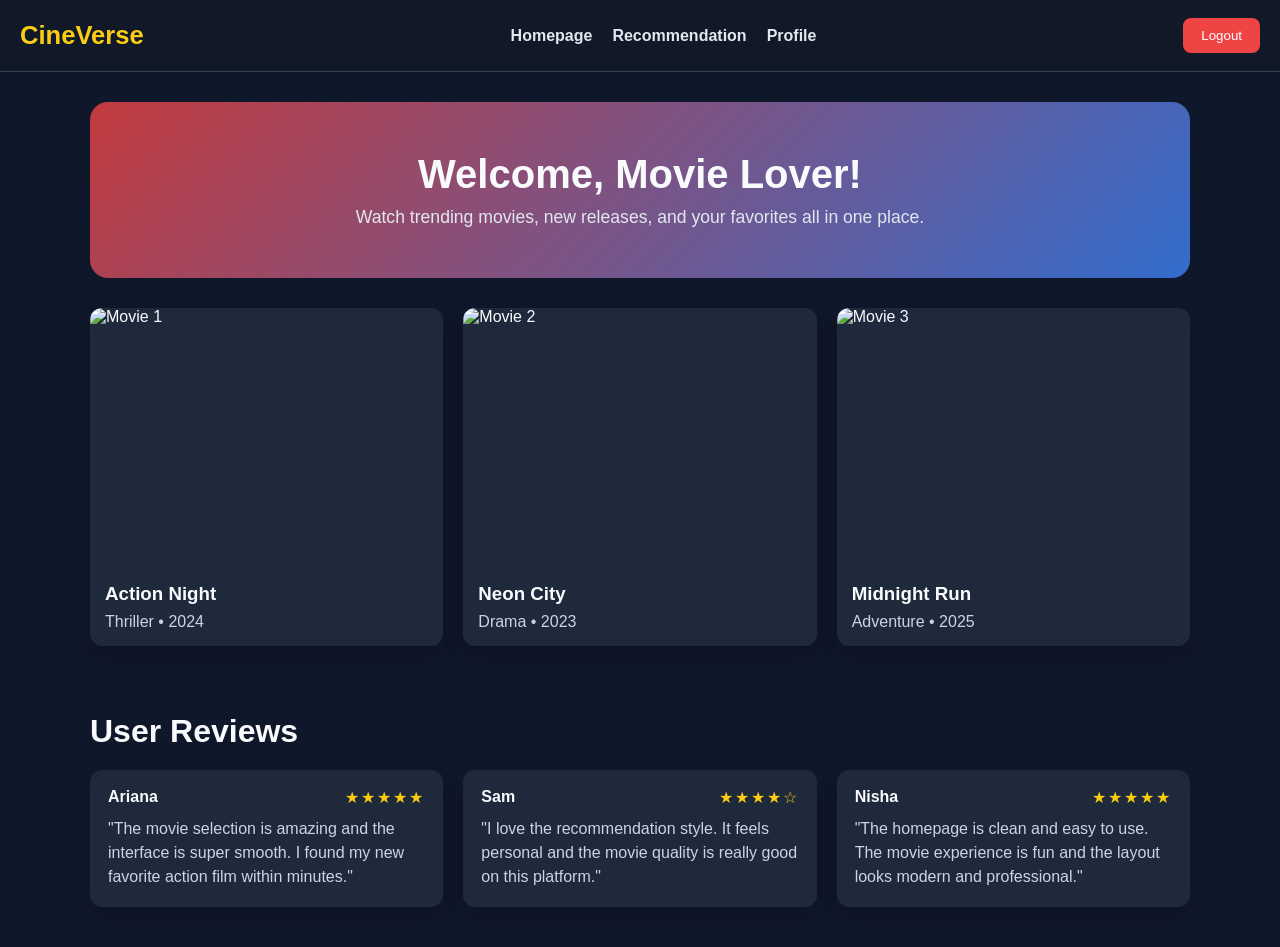
==== home.html @ e5f92eee "new adds homepage" ====
<!DOCTYPE html>
<html lang="en">
<head>
  <meta charset="UTF-8">
  <meta name="viewport" content="width=device-width, initial-scale=1.0">
  <title>CineVerse Home</title>
  <style>
    /* Basic page styling for a simple movie website home page. */
    body {
      margin: 0;
      font-family: Arial, sans-serif;
      background: #0f172a;
      color: #f8fafc;
    }

    .container {
      width: 90%;
      max-width: 1100px;
      margin: 0 auto;
    }

    /* Header area with brand, navigation links, and logout button. */
    header {
      display: flex;
      justify-content: space-between;
      align-items: center;
      background: #111827;
      padding: 18px 20px;
      border-bottom: 1px solid #334155;
      gap: 20px;
    }

    .brand {
      font-size: 1.6rem;
      font-weight: bold;
      color: #facc15;
    }

    .nav {
      display: flex;
      gap: 20px;
      flex-wrap: wrap;
    }

    .nav a {
      color: #e2e8f0;
      text-decoration: none;
      font-weight: 600;
    }

    .nav a:hover {
      color: #facc15;
    }

    .logout-btn {
      background: #ef4444;
      color: white;
      border: none;
      padding: 10px 18px;
      border-radius: 8px;
      cursor: pointer;
    }

    /* Hero section for the movie homepage. */
    .hero {
      background: linear-gradient(135deg, rgba(239,68,68,0.8), rgba(59,130,246,0.8));
      padding: 50px 20px;
      border-radius: 18px;
      margin: 30px 0;
      text-align: center;
    }

    .hero h1 {
      margin: 0 0 10px;
      font-size: 2.5rem;
    }

    .hero p {
      margin: 0;
      font-size: 1.1rem;
      color: #e2e8f0;
    }

    /* Movie card layout. */
    .movies {
      display: grid;
      grid-template-columns: repeat(auto-fit, minmax(200px, 1fr));
      gap: 20px;
      padding-bottom: 40px;
    }

    .movie-card {
      background: #1e293b;
      border-radius: 12px;
      overflow: hidden;
      box-shadow: 0 10px 20px rgba(0,0,0,0.2);
    }

    .movie-card img {
      width: 100%;
      height: 260px;
      object-fit: cover;
      display: block;
    }

    .movie-info {
      padding: 15px;
    }

    .movie-info h3 {
      margin: 0 0 8px;
    }

    .movie-info p {
      margin: 0;
      color: #cbd5e1;
    }

    /* Review section styling for user feedback. */
    .reviews {
      margin-top: 20px;
      padding-bottom: 40px;
    }

    .reviews h2 {
      margin-bottom: 20px;
      font-size: 2rem;
    }

    .review-grid {
      display: grid;
      grid-template-columns: repeat(auto-fit, minmax(220px, 1fr));
      gap: 20px;
    }

    .review-card {
      background: #1e293b;
      border-radius: 12px;
      padding: 18px;
      box-shadow: 0 10px 20px rgba(0,0,0,0.15);
    }

    .review-header {
      display: flex;
      justify-content: space-between;
      align-items: center;
      margin-bottom: 10px;
    }

    .review-user {
      font-weight: bold;
    }

    .stars {
      color: #facc15;
      letter-spacing: 2px;
    }

    .review-card p {
      color: #cbd5e1;
      line-height: 1.5;
      margin: 0;
    }
  </style>
</head>
<body>
  <!-- Header section showing the app brand, navigation, and logout option. -->
  <header>
    <div class="brand">CineVerse</div>

    <nav class="nav" aria-label="Main navigation">
      <a href="#">Homepage</a>
      <a href="recommendations.html">Recommendation</a>
      <a href="#">Profile</a>
    </nav>

    <button id="logoutBtn" class="logout-btn">Logout</button>
  </header>

  <!-- Main homepage content -->
  <main class="container">
    <section class="hero">
      <h1 id="welcomeText">Welcome!</h1>
      <p>Watch trending movies, new releases, and your favorites all in one place.</p>
    </section>

    <section class="movies">
      <div class="movie-card">
        <img src="https://images.unsplash.com/photo-1517604931442-7e0c8ed2963c?auto=format&fit=crop&w=800&q=80" alt="Movie 1">
        <div class="movie-info">
          <h3>Action Night</h3>
          <p>Thriller • 2024</p>
        </div>
      </div>

      <div class="movie-card">
        <img src="https://images.unsplash.com/photo-1497032628192-86f99bcd76bc?auto=format&fit=crop&w=800&q=80" alt="Movie 2">
        <div class="movie-info">
          <h3>Neon City</h3>
          <p>Drama • 2023</p>
        </div>
      </div>

      <div class="movie-card">
        <img src="https://images.unsplash.com/photo-1524985069026-dd778a71c7b4?auto=format&fit=crop&w=800&q=80" alt="Movie 3">
        <div class="movie-info">
          <h3>Midnight Run</h3>
          <p>Adventure • 2025</p>
        </div>
      </div>
    </section>

    <section class="reviews">
      <h2>User Reviews</h2>
      <div class="review-grid">
        <div class="review-card">
          <div class="review-header">
            <span class="review-user">Ariana</span>
            <span class="stars">★★★★★</span>
          </div>
          <p>"The movie selection is amazing and the interface is super smooth. I found my new favorite action film within minutes."</p>
        </div>

        <div class="review-card">
          <div class="review-header">
            <span class="review-user">Sam</span>
            <span class="stars">★★★★☆</span>
          </div>
          <p>"I love the recommendation style. It feels personal and the movie quality is really good on this platform."</p>
        </div>

        <div class="review-card">
          <div class="review-header">
            <span class="review-user">Nisha</span>
            <span class="stars">★★★★★</span>
          </div>
          <p>"The homepage is clean and easy to use. The movie experience is fun and the layout looks modern and professional."</p>
        </div>
      </div>
    </section>
  </main>

  <script>
    // Read only the logged-in username, not the full saved account string.
    // This prevents the password from being displayed on the home page.
    const loggedUser = localStorage.getItem('loggedInUser') || 'Movie Lover';
    const welcomeText = document.getElementById('welcomeText');

    welcomeText.textContent = 'Welcome, ' + loggedUser + '!';

    // Logout button clears the saved login status and sends the user back to login.
    document.getElementById('logoutBtn').addEventListener('click', function () {
      localStorage.removeItem('loggedInUser');
      window.location.href = 'Login.html';
    });
  </script>
</body>
</html>
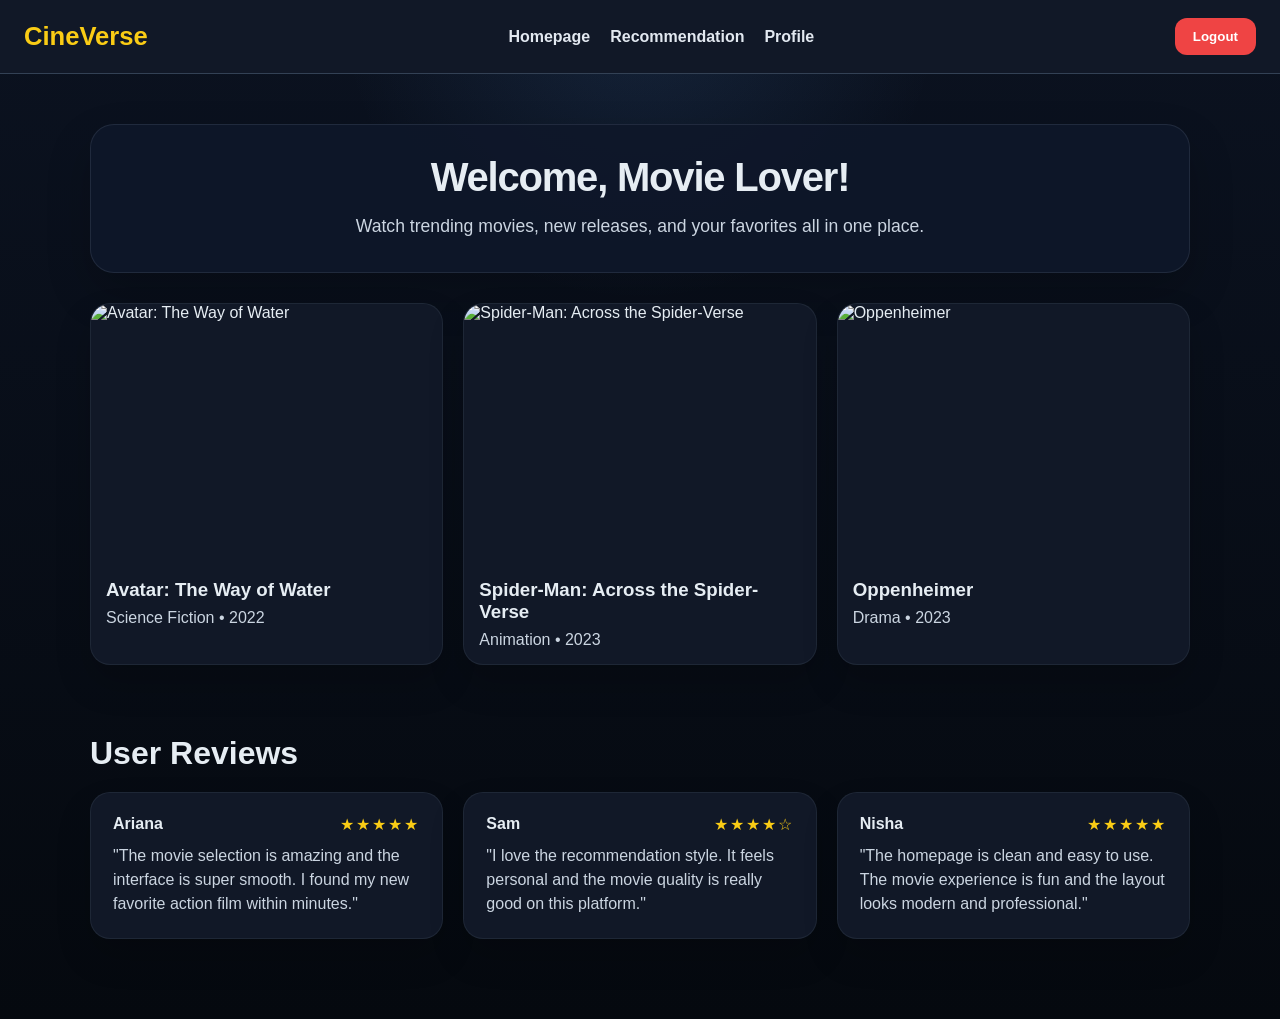
==== commit cc9156ff: "recommendation page added" ====
--- a/home.html
+++ b/home.html
@@ -9,14 +9,16 @@
     body {
       margin: 0;
       font-family: Arial, sans-serif;
-      background: #0f172a;
-      color: #f8fafc;
+      background: radial-gradient(circle at top, rgba(96, 165, 250, 0.12), transparent 25%),
+                  linear-gradient(180deg, #0b1220 0%, #05090f 100%);
+      color: #e6edf3;
     }
 
     .container {
       width: 90%;
       max-width: 1100px;
       margin: 0 auto;
+      padding: 20px 0 40px;
     }
 
     /* Header area with brand, navigation links, and logout button. */
@@ -24,8 +26,8 @@
       display: flex;
       justify-content: space-between;
       align-items: center;
+      padding: 18px 24px;
       background: #111827;
-      padding: 18px 20px;
       border-bottom: 1px solid #334155;
       gap: 20px;
     }
@@ -56,29 +58,42 @@
       background: #ef4444;
       color: white;
       border: none;
-      padding: 10px 18px;
-      border-radius: 8px;
+      padding: 11px 18px;
+      border-radius: 12px;
       cursor: pointer;
+      font-weight: 700;
+      transition: background 0.2s ease, transform 0.2s ease;
+    }
+    .logout-btn:hover {
+      background: #dc2626;
+      transform: translateY(-1px);
     }
 
     /* Hero section for the movie homepage. */
     .hero {
-      background: linear-gradient(135deg, rgba(239,68,68,0.8), rgba(59,130,246,0.8));
-      padding: 50px 20px;
-      border-radius: 18px;
       margin: 30px 0;
+      padding: 30px 28px;
+      border-radius: 24px;
+      background: rgba(15, 23, 42, 0.92);
+      border: 1px solid rgba(148, 163, 184, 0.14);
+      box-shadow: 0 20px 45px rgba(0, 0, 0, 0.2);
       text-align: center;
     }
 
     .hero h1 {
-      margin: 0 0 10px;
+      margin: 0 0 12px;
       font-size: 2.5rem;
+      letter-spacing: -0.03em;
     }
 
     .hero p {
       margin: 0;
       font-size: 1.1rem;
-      color: #e2e8f0;
+      color: #cbd5e1;
+      line-height: 1.7;
+      max-width: 760px;
+      margin-left: auto;
+      margin-right: auto;
     }
 
     /* Movie card layout. */
@@ -90,10 +105,11 @@
     }
 
     .movie-card {
-      background: #1e293b;
-      border-radius: 12px;
+      background: #111827;
+      border-radius: 20px;
       overflow: hidden;
-      box-shadow: 0 10px 20px rgba(0,0,0,0.2);
+      box-shadow: 0 18px 35px rgba(0,0,0,0.18);
+      border: 1px solid rgba(148, 163, 184, 0.1);
     }
 
     .movie-card img {
@@ -118,7 +134,7 @@
 
     /* Review section styling for user feedback. */
     .reviews {
-      margin-top: 20px;
+      margin-top: 30px;
       padding-bottom: 40px;
     }
 
@@ -134,10 +150,11 @@
     }
 
     .review-card {
-      background: #1e293b;
-      border-radius: 12px;
-      padding: 18px;
-      box-shadow: 0 10px 20px rgba(0,0,0,0.15);
+      background: #111827;
+      border-radius: 20px;
+      padding: 22px;
+      box-shadow: 0 18px 35px rgba(0,0,0,0.16);
+      border: 1px solid rgba(148, 163, 184, 0.1);
     }
 
     .review-header {
@@ -169,8 +186,8 @@
     <div class="brand">CineVerse</div>
 
     <nav class="nav" aria-label="Main navigation">
-      <a href="#">Homepage</a>
-      <a href="recommendations.html">Recommendation</a>
+      <a href="home.html">Homepage</a>
+      <a href="recommendation.html">Recommendation</a>
       <a href="#">Profile</a>
     </nav>
 
@@ -184,30 +201,30 @@
       <p>Watch trending movies, new releases, and your favorites all in one place.</p>
     </section>
 
-    <section class="movies">
-      <div class="movie-card">
-        <img src="https://images.unsplash.com/photo-1517604931442-7e0c8ed2963c?auto=format&fit=crop&w=800&q=80" alt="Movie 1">
+    <section class="movies" aria-label="Popular movies">
+      <article class="movie-card">
+        <img src="https://image.tmdb.org/t/p/original/t6HIqrRAclMCA60NsSmeqe9RmNV.jpg" alt="Avatar: The Way of Water">
         <div class="movie-info">
-          <h3>Action Night</h3>
-          <p>Thriller • 2024</p>
-        </div>
-      </div>
-
-      <div class="movie-card">
-        <img src="https://images.unsplash.com/photo-1497032628192-86f99bcd76bc?auto=format&fit=crop&w=800&q=80" alt="Movie 2">
+          <h3>Avatar: The Way of Water</h3>
+          <p>Science Fiction • 2022</p>
+        </div>
+      </article>
+
+      <article class="movie-card">
+        <img src="https://image.tmdb.org/t/p/original/8Vt6mWEReuy4Of61Lnj5Xj704m8.jpg" alt="Spider-Man: Across the Spider-Verse">
         <div class="movie-info">
-          <h3>Neon City</h3>
+          <h3>Spider-Man: Across the Spider-Verse</h3>
+          <p>Animation • 2023</p>
+        </div>
+      </article>
+
+      <article class="movie-card">
+        <img src="https://image.tmdb.org/t/p/original/8Gxv8gSFCU0XGDykEGv7zR1n2ua.jpg" alt="Oppenheimer">
+        <div class="movie-info">
+          <h3>Oppenheimer</h3>
           <p>Drama • 2023</p>
         </div>
-      </div>
-
-      <div class="movie-card">
-        <img src="https://images.unsplash.com/photo-1524985069026-dd778a71c7b4?auto=format&fit=crop&w=800&q=80" alt="Movie 3">
-        <div class="movie-info">
-          <h3>Midnight Run</h3>
-          <p>Adventure • 2025</p>
-        </div>
-      </div>
+      </article>
     </section>
 
     <section class="reviews">
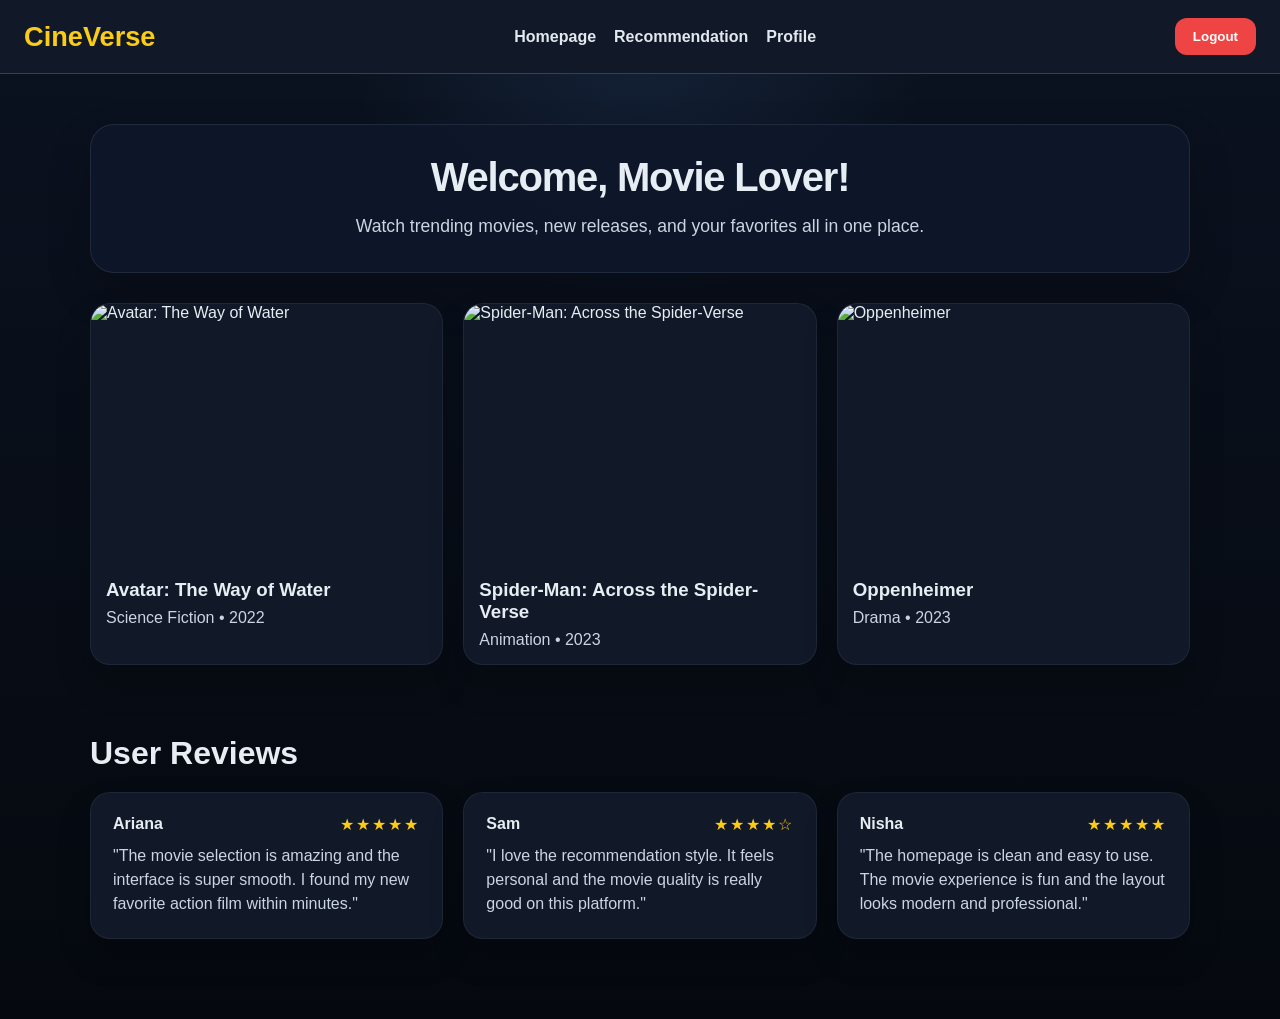
==== commit d6e750b7: "profile page added" ====
--- a/home.html
+++ b/home.html
@@ -33,14 +33,14 @@
     }
 
     .brand {
-      font-size: 1.6rem;
+      font-size: 1.7rem;
       font-weight: bold;
       color: #facc15;
     }
 
     .nav {
       display: flex;
-      gap: 20px;
+      gap: 18px;
       flex-wrap: wrap;
     }
 
@@ -181,6 +181,7 @@
   </style>
 </head>
 <body>
+  <!-- Home page layout: header, hero section, popular movie cards, and user reviews. -->
   <!-- Header section showing the app brand, navigation, and logout option. -->
   <header>
     <div class="brand">CineVerse</div>
@@ -188,7 +189,7 @@
     <nav class="nav" aria-label="Main navigation">
       <a href="home.html">Homepage</a>
       <a href="recommendation.html">Recommendation</a>
-      <a href="#">Profile</a>
+      <a href="profile.html">Profile</a>
     </nav>
 
     <button id="logoutBtn" class="logout-btn">Logout</button>
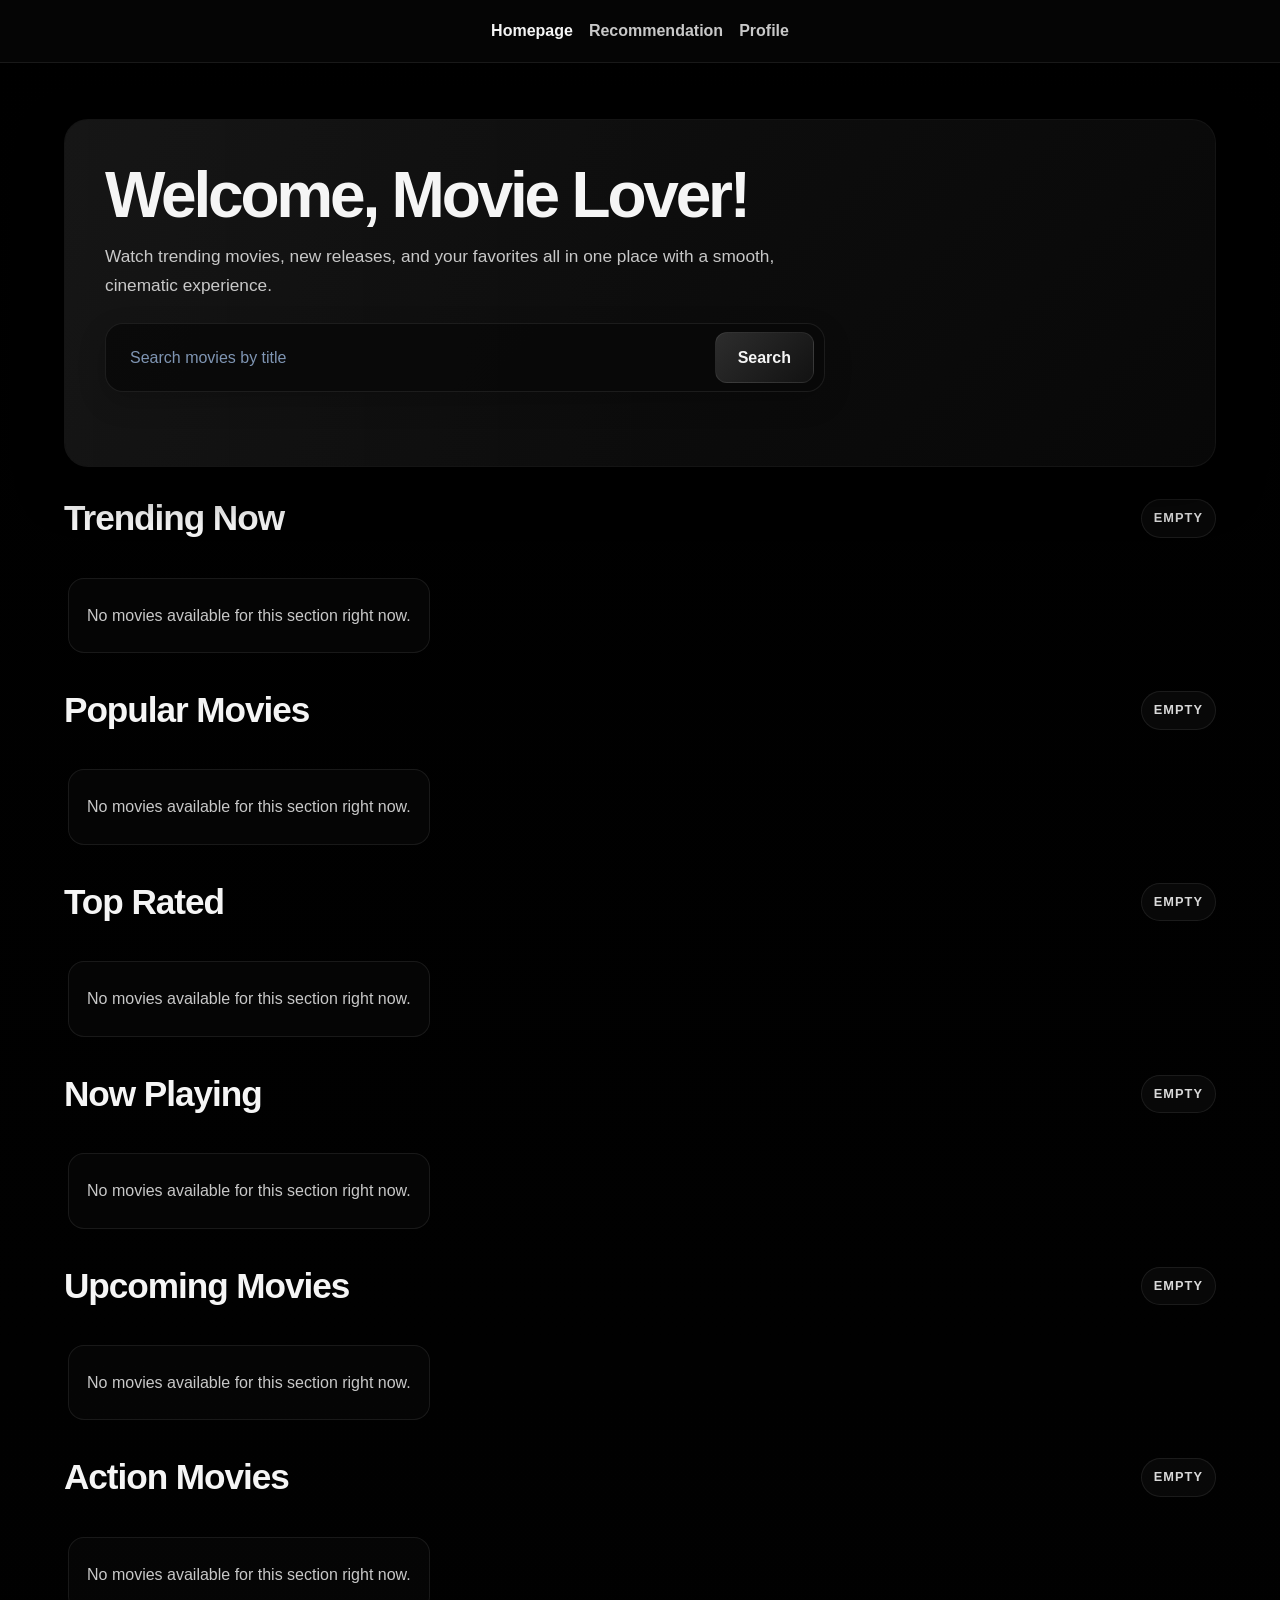
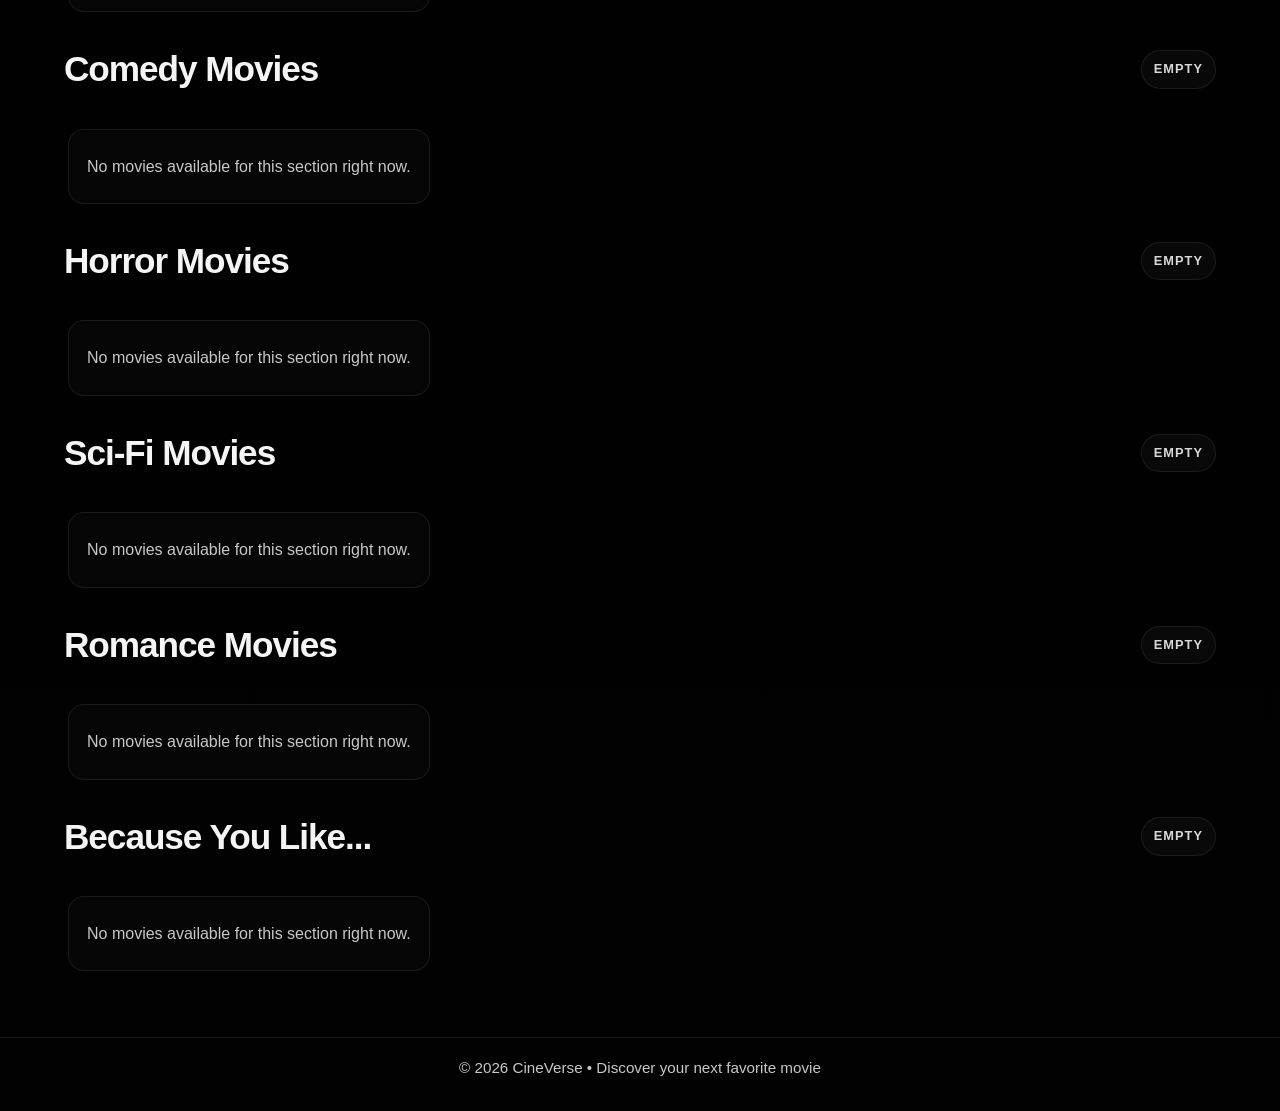
==== commit 4da2adad: "Restore point before optimization" ====
--- a/home.html
+++ b/home.html
@@ -4,273 +4,448 @@
   <meta charset="UTF-8">
   <meta name="viewport" content="width=device-width, initial-scale=1.0">
   <title>CineVerse Home</title>
-  <style>
-    /* Basic page styling for a simple movie website home page. */
-    body {
-      margin: 0;
-      font-family: Arial, sans-serif;
-      background: radial-gradient(circle at top, rgba(96, 165, 250, 0.12), transparent 25%),
-                  linear-gradient(180deg, #0b1220 0%, #05090f 100%);
-      color: #e6edf3;
-    }
-
-    .container {
-      width: 90%;
-      max-width: 1100px;
-      margin: 0 auto;
-      padding: 20px 0 40px;
-    }
-
-    /* Header area with brand, navigation links, and logout button. */
-    header {
-      display: flex;
-      justify-content: space-between;
-      align-items: center;
-      padding: 18px 24px;
-      background: #111827;
-      border-bottom: 1px solid #334155;
-      gap: 20px;
-    }
-
-    .brand {
-      font-size: 1.7rem;
-      font-weight: bold;
-      color: #facc15;
-    }
-
-    .nav {
-      display: flex;
-      gap: 18px;
-      flex-wrap: wrap;
-    }
-
-    .nav a {
-      color: #e2e8f0;
-      text-decoration: none;
-      font-weight: 600;
-    }
-
-    .nav a:hover {
-      color: #facc15;
-    }
-
-    .logout-btn {
-      background: #ef4444;
-      color: white;
-      border: none;
-      padding: 11px 18px;
-      border-radius: 12px;
-      cursor: pointer;
-      font-weight: 700;
-      transition: background 0.2s ease, transform 0.2s ease;
-    }
-    .logout-btn:hover {
-      background: #dc2626;
-      transform: translateY(-1px);
-    }
-
-    /* Hero section for the movie homepage. */
-    .hero {
-      margin: 30px 0;
-      padding: 30px 28px;
-      border-radius: 24px;
-      background: rgba(15, 23, 42, 0.92);
-      border: 1px solid rgba(148, 163, 184, 0.14);
-      box-shadow: 0 20px 45px rgba(0, 0, 0, 0.2);
-      text-align: center;
-    }
-
-    .hero h1 {
-      margin: 0 0 12px;
-      font-size: 2.5rem;
-      letter-spacing: -0.03em;
-    }
-
-    .hero p {
-      margin: 0;
-      font-size: 1.1rem;
-      color: #cbd5e1;
-      line-height: 1.7;
-      max-width: 760px;
-      margin-left: auto;
-      margin-right: auto;
-    }
-
-    /* Movie card layout. */
-    .movies {
-      display: grid;
-      grid-template-columns: repeat(auto-fit, minmax(200px, 1fr));
-      gap: 20px;
-      padding-bottom: 40px;
-    }
-
-    .movie-card {
-      background: #111827;
-      border-radius: 20px;
-      overflow: hidden;
-      box-shadow: 0 18px 35px rgba(0,0,0,0.18);
-      border: 1px solid rgba(148, 163, 184, 0.1);
-    }
-
-    .movie-card img {
-      width: 100%;
-      height: 260px;
-      object-fit: cover;
-      display: block;
-    }
-
-    .movie-info {
-      padding: 15px;
-    }
-
-    .movie-info h3 {
-      margin: 0 0 8px;
-    }
-
-    .movie-info p {
-      margin: 0;
-      color: #cbd5e1;
-    }
-
-    /* Review section styling for user feedback. */
-    .reviews {
-      margin-top: 30px;
-      padding-bottom: 40px;
-    }
-
-    .reviews h2 {
-      margin-bottom: 20px;
-      font-size: 2rem;
-    }
-
-    .review-grid {
-      display: grid;
-      grid-template-columns: repeat(auto-fit, minmax(220px, 1fr));
-      gap: 20px;
-    }
-
-    .review-card {
-      background: #111827;
-      border-radius: 20px;
-      padding: 22px;
-      box-shadow: 0 18px 35px rgba(0,0,0,0.16);
-      border: 1px solid rgba(148, 163, 184, 0.1);
-    }
-
-    .review-header {
-      display: flex;
-      justify-content: space-between;
-      align-items: center;
-      margin-bottom: 10px;
-    }
-
-    .review-user {
-      font-weight: bold;
-    }
-
-    .stars {
-      color: #facc15;
-      letter-spacing: 2px;
-    }
-
-    .review-card p {
-      color: #cbd5e1;
-      line-height: 1.5;
-      margin: 0;
-    }
-  </style>
+  <link rel="stylesheet" href="css/global.css">
 </head>
 <body>
-  <!-- Home page layout: header, hero section, popular movie cards, and user reviews. -->
-  <!-- Header section showing the app brand, navigation, and logout option. -->
-  <header>
+  <header class="site-header" data-navbar>
     <div class="brand">CineVerse</div>
 
-    <nav class="nav" aria-label="Main navigation">
-      <a href="home.html">Homepage</a>
-      <a href="recommendation.html">Recommendation</a>
-      <a href="profile.html">Profile</a>
+    <nav class="site-nav" aria-label="Main navigation">
+      <a class="nav-link" href="home.html">Homepage</a>
+      <a class="nav-link" href="recommendation.html">Recommendation</a>
+      <a class="nav-link" href="profile.html">Profile</a>
     </nav>
 
-    <button id="logoutBtn" class="logout-btn">Logout</button>
+    <button id="logoutBtn" class="btn btn-danger" type="button">Logout</button>
   </header>
 
-  <!-- Main homepage content -->
   <main class="container">
     <section class="hero">
       <h1 id="welcomeText">Welcome!</h1>
-      <p>Watch trending movies, new releases, and your favorites all in one place.</p>
+      <p>Watch trending movies, new releases, and your favorites all in one place with a smooth, cinematic experience.</p>
+
+      <form id="searchForm" aria-label="Movie search">
+        <input id="searchInput" type="text" placeholder="Search movies by title" />
+        <button id="searchBtn" type="submit">Search</button>
+      </form>
+      <div id="searchMessage" aria-live="polite"></div>
     </section>
 
-    <section class="movies" aria-label="Popular movies">
-      <article class="movie-card">
-        <img src="https://image.tmdb.org/t/p/original/t6HIqrRAclMCA60NsSmeqe9RmNV.jpg" alt="Avatar: The Way of Water">
-        <div class="movie-info">
-          <h3>Avatar: The Way of Water</h3>
-          <p>Science Fiction • 2022</p>
-        </div>
-      </article>
-
-      <article class="movie-card">
-        <img src="https://image.tmdb.org/t/p/original/8Vt6mWEReuy4Of61Lnj5Xj704m8.jpg" alt="Spider-Man: Across the Spider-Verse">
-        <div class="movie-info">
-          <h3>Spider-Man: Across the Spider-Verse</h3>
-          <p>Animation • 2023</p>
-        </div>
-      </article>
-
-      <article class="movie-card">
-        <img src="https://image.tmdb.org/t/p/original/8Gxv8gSFCU0XGDykEGv7zR1n2ua.jpg" alt="Oppenheimer">
-        <div class="movie-info">
-          <h3>Oppenheimer</h3>
-          <p>Drama • 2023</p>
-        </div>
-      </article>
-    </section>
-
-    <section class="reviews">
-      <h2>User Reviews</h2>
-      <div class="review-grid">
-        <div class="review-card">
-          <div class="review-header">
-            <span class="review-user">Ariana</span>
-            <span class="stars">★★★★★</span>
-          </div>
-          <p>"The movie selection is amazing and the interface is super smooth. I found my new favorite action film within minutes."</p>
-        </div>
-
-        <div class="review-card">
-          <div class="review-header">
-            <span class="review-user">Sam</span>
-            <span class="stars">★★★★☆</span>
-          </div>
-          <p>"I love the recommendation style. It feels personal and the movie quality is really good on this platform."</p>
-        </div>
-
-        <div class="review-card">
-          <div class="review-header">
-            <span class="review-user">Nisha</span>
-            <span class="stars">★★★★★</span>
-          </div>
-          <p>"The homepage is clean and easy to use. The movie experience is fun and the layout looks modern and professional."</p>
-        </div>
-      </div>
+    <section class="movies" aria-label="Movie collections">
+      <div id="homeMovies" class="homepage-sections" aria-live="polite"></div>
+      <div id="searchResults" class="hidden-panel"></div>
     </section>
   </main>
 
+  <footer class="site-footer">© 2026 CineVerse • Discover your next favorite movie</footer>
+
+  <script src="js/global.js"></script>
   <script>
-    // Read only the logged-in username, not the full saved account string.
-    // This prevents the password from being displayed on the home page.
     const loggedUser = localStorage.getItem('loggedInUser') || 'Movie Lover';
     const welcomeText = document.getElementById('welcomeText');
-
     welcomeText.textContent = 'Welcome, ' + loggedUser + '!';
 
-    // Logout button clears the saved login status and sends the user back to login.
     document.getElementById('logoutBtn').addEventListener('click', function () {
       localStorage.removeItem('loggedInUser');
       window.location.href = 'Login.html';
     });
+
+    const searchForm = document.getElementById('searchForm');
+    const searchInput = document.getElementById('searchInput');
+    const searchMessage = document.getElementById('searchMessage');
+    const searchResults = document.getElementById('searchResults');
+    const homeMovies = document.getElementById('homeMovies');
+    const movieCacheKey = 'cineverseMovieCache';
+    const movieCacheDuration = 1000 * 60 * 60 * 12;
+
+    function readMovieCache() {
+      try {
+        const raw = localStorage.getItem(movieCacheKey);
+        return raw ? JSON.parse(raw) : {};
+      } catch (error) {
+        return {};
+      }
+    }
+
+    function writeMovieCache(cache) {
+      localStorage.setItem(movieCacheKey, JSON.stringify(cache));
+    }
+
+    async function fetchMoviesWithCache(query, page) {
+      const normalizedQuery = (query || '').trim();
+      const cache = readMovieCache();
+      const cacheKey = normalizedQuery.toLowerCase() + '|' + (page || 1);
+      const cached = cache[cacheKey];
+
+      if (cached && Date.now() - cached.time < movieCacheDuration) {
+        return cached.data;
+      }
+
+      try {
+        const result = await window.CineVerse.searchMovies(normalizedQuery);
+        const adapted = {
+          Search: result.Search || [],
+          totalResults: Number(result.totalResults || 0),
+          error: result.error || null
+        };
+
+        cache[cacheKey] = { time: Date.now(), data: adapted };
+        writeMovieCache(cache);
+        return adapted;
+      } catch (error) {
+        if (cached) return cached.data;
+        return { Search: [], totalResults: 0, error: 'Request limit reached. Please wait a moment and refresh.' };
+      }
+    }
+
+    function setSearchMessage(text, state) {
+      searchMessage.textContent = text || '';
+      const classes = ['field-status'];
+      if (state === 'success') classes.push('success');
+      if (state === 'error') classes.push('error');
+      searchMessage.className = classes.join(' ');
+    }
+
+    const SEARCH_RESULTS_PER_PAGE = 10;
+    const MAX_SEARCH_RESULTS = 30;
+    let currentQuery = '';
+    let currentPage = 0;
+    let totalResults = 0;
+    let fetchedResults = [];
+    let isSearchRunning = false;
+
+    function getPreferredGenres() {
+      try {
+        const saved = JSON.parse(localStorage.getItem('cineversePreferences') || '[]');
+        if (Array.isArray(saved) && saved.length) {
+          return saved.slice(0, 3);
+        }
+      } catch (error) {
+        console.warn('Unable to read saved preferences.', error);
+      }
+      return ['action', 'sci-fi', 'drama'];
+    }
+
+    function getReviewEntries() {
+      try {
+        const value = JSON.parse(localStorage.getItem('cineverseReviews') || '{}');
+        if (!value || typeof value !== 'object') {
+          return [];
+        }
+
+        const reviews = [];
+        Object.keys(value).forEach(function (movieId) {
+          const list = Array.isArray(value[movieId]) ? value[movieId] : [value[movieId]];
+          list.forEach(function (entry) {
+            if (!entry) return;
+            if (typeof entry === 'string') {
+              reviews.push({ movieId: movieId, text: entry });
+              return;
+            }
+            if (typeof entry === 'object') {
+              const text = entry.text || entry.review || entry.comment || '';
+              if (text) {
+                reviews.push({ movieId: movieId, text: text, user: entry.user || 'Viewer' });
+              }
+            }
+          });
+        });
+        return reviews.reverse();
+      } catch (error) {
+        return [];
+      }
+    }
+
+    function addCardClickBehavior(card, movie) {
+      card.addEventListener('click', function (event) {
+        if (event.target.closest('button')) return;
+        if (movie && movie.imdbID) {
+          window.location.href = 'movie-details.html?id=' + encodeURIComponent(movie.imdbID);
+        }
+      });
+    }
+
+    async function fetchSectionMovies(section) {
+      const seen = new Map();
+      const queries = Array.isArray(section.queries) ? section.queries.slice(0, 2) : [section.query];
+
+      for (const query of queries) {
+        if (!query) continue;
+        try {
+          const result = await fetchMoviesWithCache(query, 1);
+          if (result && result.error) {
+            continue;
+          }
+
+          const items = Array.isArray(result && result.Search) ? result.Search : [];
+          items.forEach(function (movie) {
+            if (!movie || !movie.imdbID || seen.has(movie.imdbID)) return;
+            seen.set(movie.imdbID, movie);
+          });
+
+          if (seen.size >= section.limit) break;
+        } catch (error) {
+          console.warn('Section fetch failed for:', query, error);
+        }
+      }
+
+      let movies = Array.from(seen.values()).slice(0, section.limit);
+
+      if (section.genre) {
+        const details = await Promise.all(movies.map(async function (movie) {
+          try {
+            return await window.CineVerse.fetchMovieDetails(movie.imdbID);
+          } catch (error) {
+            return null;
+          }
+        }));
+
+        movies = details.filter(function (movie) {
+          if (!movie || !movie.Genre) return false;
+          return movie.Genre.toLowerCase().includes(section.genre.toLowerCase());
+        }).slice(0, section.limit);
+      }
+
+      if (section.sort === 'rating') {
+        const details = await Promise.all(movies.map(async function (movie) {
+          try {
+            return await window.CineVerse.fetchMovieDetails(movie.imdbID);
+          } catch (error) {
+            return movie;
+          }
+        }));
+
+        movies = details
+          .filter(Boolean)
+          .sort(function (a, b) {
+            const ra = Number(a.imdbRating || 0);
+            const rb = Number(b.imdbRating || 0);
+            return rb - ra;
+          })
+          .slice(0, section.limit);
+      }
+
+      return movies;
+    }
+
+    function createSectionMarkup(section, movies) {
+      const wrapper = document.createElement('section');
+      wrapper.className = 'movie-section';
+
+      const header = document.createElement('div');
+      header.className = 'section-header';
+
+      const title = document.createElement('h2');
+      title.textContent = section.title;
+
+      const badge = document.createElement('span');
+      badge.className = 'badge';
+      badge.textContent = movies.length ? 'Live' : 'Empty';
+
+      header.appendChild(title);
+      header.appendChild(badge);
+      wrapper.appendChild(header);
+
+      const rowShell = document.createElement('div');
+      rowShell.className = 'movie-row-shell';
+
+      const row = document.createElement('div');
+      row.className = 'movie-row';
+
+      if (!movies.length) {
+        const empty = document.createElement('div');
+        empty.className = 'empty-state';
+        empty.textContent = 'No movies available for this section right now.';
+        row.appendChild(empty);
+      } else {
+        movies.forEach(function (movie) {
+          const card = window.CineVerse.createMovieCard(movie);
+          addCardClickBehavior(card, movie);
+          row.appendChild(card);
+        });
+      }
+
+      if (movies.length) {
+        const prevBtn = document.createElement('button');
+        prevBtn.type = 'button';
+        prevBtn.className = 'scroll-button scroll-button-left';
+        prevBtn.setAttribute('aria-label', 'Scroll left');
+        prevBtn.textContent = '‹';
+        prevBtn.addEventListener('click', function () {
+          row.scrollBy({ left: -260, behavior: 'smooth' });
+        });
+
+        const nextBtn = document.createElement('button');
+        nextBtn.type = 'button';
+        nextBtn.className = 'scroll-button scroll-button-right';
+        nextBtn.setAttribute('aria-label', 'Scroll right');
+        nextBtn.textContent = '›';
+        nextBtn.addEventListener('click', function () {
+          row.scrollBy({ left: 260, behavior: 'smooth' });
+        });
+
+        rowShell.appendChild(prevBtn);
+        rowShell.appendChild(row);
+        rowShell.appendChild(nextBtn);
+      } else {
+        rowShell.appendChild(row);
+      }
+
+      wrapper.appendChild(rowShell);
+      return wrapper;
+    }
+
+    async function renderMovieSection(section) {
+      const sectionEl = document.createElement('div');
+      sectionEl.className = 'movie-section-wrap';
+      homeMovies.appendChild(sectionEl);
+
+      const loading = document.createElement('div');
+      loading.className = 'section-loading';
+      loading.textContent = 'Loading ' + section.title + '...';
+      sectionEl.appendChild(loading);
+
+      try {
+        const movies = await fetchSectionMovies(section);
+        sectionEl.innerHTML = '';
+        sectionEl.appendChild(createSectionMarkup(section, movies));
+      } catch (error) {
+        console.error('Failed to load section:', section.title, error);
+        sectionEl.innerHTML = '';
+        sectionEl.appendChild(createSectionMarkup(section, []));
+      }
+    }
+
+    async function loadMovieHomepage() {
+      homeMovies.innerHTML = '';
+      const preferredGenres = getPreferredGenres();
+      const sectionDefinitions = [
+        { title: 'Trending Now', queries: ['batman', 'avengers'], limit: 10 },
+        { title: 'Popular Movies', queries: ['top gun', 'matrix'], limit: 10 },
+        { title: 'Top Rated', queries: ['inception', 'the dark knight'], limit: 10, sort: 'rating' },
+        { title: 'Now Playing', queries: ['new release', 'latest movie'], limit: 10 },
+        { title: 'Upcoming Movies', queries: ['coming soon', 'premiere'], limit: 10 },
+        { title: 'Action Movies', queries: ['john wick', 'action movie'], limit: 10, genre: 'Action' },
+        { title: 'Comedy Movies', queries: ['ghostbusters', 'comedy movie'], limit: 10, genre: 'Comedy' },
+        { title: 'Horror Movies', queries: ['scream', 'horror movie'], limit: 10, genre: 'Horror' },
+        { title: 'Sci-Fi Movies', queries: ['matrix', 'dune'], limit: 10, genre: 'Sci-Fi' },
+        { title: 'Romance Movies', queries: ['the notebook', 'romance movie'], limit: 10, genre: 'Romance' },
+        { title: 'Because You Like...', queries: preferredGenres.slice(0, 2).map(function (genre) { return genre + ' movie'; }), limit: 10 }
+      ];
+
+      for (const section of sectionDefinitions) {
+        await renderMovieSection(section);
+      }
+    }
+
+    async function performSearchPage(query, page) {
+      if (!query) return null;
+      if (isSearchRunning) return null;
+      isSearchRunning = true;
+
+      try {
+        const result = await window.CineVerse.searchMovies(query);
+        return {
+          Response: result && !result.error ? 'True' : 'False',
+          Search: result.Search || [],
+          totalResults: Number(result.totalResults || 0),
+          Error: result && result.error ? result.error : null
+        };
+      } catch (error) {
+        console.error(error);
+        setSearchMessage('Search failed. Please try again later.', 'error');
+        return null;
+      } finally {
+        isSearchRunning = false;
+      }
+    }
+
+    async function startSearch(query) {
+      query = (query || '').trim().replace(/\s+/g, ' ');
+      if (!query) {
+        setSearchMessage('Please enter a search term.', 'error');
+        return;
+      }
+
+      currentQuery = query;
+      currentPage = 0;
+      totalResults = 0;
+      fetchedResults = [];
+      searchResults.innerHTML = '';
+      searchResults.classList.add('hidden-panel');
+      setSearchMessage('Searching...');
+      await loadNextPage();
+    }
+
+    async function loadNextPage() {
+      if (!currentQuery) return;
+      if (fetchedResults.length >= MAX_SEARCH_RESULTS) return;
+
+      const nextPage = currentPage + 1;
+      const json = await performSearchPage(currentQuery, nextPage);
+      if (!json) return;
+
+      if (json.Response === 'False') {
+        setSearchMessage(json.Error || 'No movies found.', 'error');
+        return;
+      }
+
+      totalResults = parseInt(json.totalResults) || 0;
+      currentPage = nextPage;
+      const items = json.Search || [];
+
+      for (const item of items) {
+        if (fetchedResults.length >= MAX_SEARCH_RESULTS) break;
+        fetchedResults.push(item);
+      }
+
+      homeMovies.classList.add('hidden-panel');
+      searchResults.classList.remove('hidden-panel');
+      searchResults.innerHTML = '';
+
+      for (let i = 0; i < fetchedResults.length; i++) {
+        const card = window.CineVerse.createMovieCard(fetchedResults[i]);
+        addCardClickBehavior(card, fetchedResults[i]);
+        searchResults.appendChild(card);
+      }
+
+      const pagesAvailable = Math.ceil(totalResults / SEARCH_RESULTS_PER_PAGE);
+      const nextPageExists = currentPage < pagesAvailable && fetchedResults.length < MAX_SEARCH_RESULTS;
+      const existingBtn = document.getElementById('loadMoreBtn');
+      if (existingBtn) existingBtn.remove();
+
+      if (nextPageExists) {
+        const loadMore = document.createElement('button');
+        loadMore.id = 'loadMoreBtn';
+        loadMore.textContent = 'Load More';
+        loadMore.className = 'btn btn-secondary load-more-btn';
+        loadMore.addEventListener('click', async function () {
+          loadMore.disabled = true;
+          await loadNextPage();
+          loadMore.disabled = false;
+        });
+        searchResults.parentNode.insertBefore(loadMore, searchResults.nextSibling);
+      }
+
+      setSearchMessage('Showing ' + fetchedResults.length + ' of ' + Math.min(totalResults, MAX_SEARCH_RESULTS) + ' results.');
+    }
+
+    searchForm.addEventListener('submit', function (event) {
+      event.preventDefault();
+      startSearch(searchInput.value);
+    });
+
+    searchInput.addEventListener('input', function () {
+      if (!searchInput.value.trim()) {
+        homeMovies.classList.remove('hidden-panel');
+        searchResults.classList.add('hidden-panel');
+        const existingBtn = document.getElementById('loadMoreBtn');
+        if (existingBtn) existingBtn.remove();
+        setSearchMessage('');
+      }
+    });
+
+    loadMovieHomepage();
   </script>
 </body>
 </html>
--- a/css/global.css
+++ b/css/global.css
@@ -0,0 +1,1278 @@
+:root {
+  --bg-primary: #000000;
+  --bg-secondary: #050505;
+  --bg-tertiary: #0d0d0d;
+  --panel: #101010;
+  --panel-soft: #161616;
+  --border: rgba(255, 255, 255, 0.08);
+  --border-strong: rgba(255, 255, 255, 0.15);
+  --text-primary: #f5f5f5;
+  --text-secondary: #c8c8c8;
+  --text-muted: #9a9a9a;
+  --accent: #f8b84e;
+  --accent-soft: #ffe0a1;
+  --danger: #ef4444;
+  --success: #34d399;
+  --warning: #fbbf24;
+  --shadow: rgba(0, 0, 0, 0.7);
+  --radius-sm: 12px;
+  --radius-md: 18px;
+  --radius-lg: 24px;
+  --transition: 0.2s ease;
+}
+
+* {
+  box-sizing: border-box;
+}
+
+html {
+  scroll-behavior: smooth;
+}
+
+body {
+  margin: 0;
+  min-height: 100vh;
+  font-family: "Segoe UI", Tahoma, Geneva, Verdana, sans-serif;
+  background: linear-gradient(180deg, var(--bg-primary) 0%, #020202 100%);
+  color: var(--text-primary);
+  line-height: 1.6;
+}
+
+img {
+  max-width: 100%;
+  display: block;
+}
+
+a {
+  color: inherit;
+  text-decoration: none;
+}
+
+button,
+input,
+textarea,
+select {
+  font: inherit;
+}
+
+h1,
+h2,
+h3,
+h4,
+h5,
+h6 {
+  margin-top: 0;
+  color: var(--text-primary);
+  line-height: 1.2;
+}
+
+p {
+  margin-top: 0;
+}
+
+::-webkit-scrollbar {
+  width: 10px;
+}
+
+::-webkit-scrollbar-track {
+  background: #0d0d0d;
+}
+
+::-webkit-scrollbar-thumb {
+  background: #2d2d2d;
+  border-radius: 999px;
+}
+
+::-webkit-scrollbar-thumb:hover {
+  background: #414141;
+}
+
+.site-header {
+  position: sticky;
+  top: 0;
+  z-index: 20;
+  display: flex;
+  align-items: center;
+  justify-content: space-between;
+  gap: 18px;
+  padding: 18px 5%;
+  background: rgba(6, 6, 6, 0.96);
+  border-bottom: 1px solid var(--border);
+  backdrop-filter: blur(8px);
+}
+
+.brand {
+  flex: 1;
+  display: flex;
+  align-items: center;
+  justify-content: flex-start;
+}
+
+.site-nav {
+  flex: 1;
+  display: flex;
+  align-items: center;
+  justify-content: center;
+  gap: 16px;
+  flex-wrap: wrap;
+}
+
+#logoutBtn {
+  flex: 1;
+  display: flex;
+  align-items: center;
+  justify-content: flex-end;
+}
+
+.brand {
+  font-size: clamp(1.5rem, 2vw, 2rem);
+  font-weight: 800;
+  letter-spacing: 0.04em;
+  color: var(--accent);
+}
+
+.auth-page {
+  display: flex;
+  align-items: center;
+  justify-content: center;
+  min-height: 100vh;
+  padding: 24px;
+  background: radial-gradient(circle at top, rgba(255, 255, 255, 0.02), transparent 20%), linear-gradient(180deg, #000000 0%, #030303 100%);
+}
+
+.auth-shell {
+  position: relative;
+  width: min(460px, 100%);
+}
+
+.auth-brand {
+  display: inline-flex;
+  align-items: center;
+  justify-content: center;
+  padding: 8px 14px;
+  margin-bottom: 20px;
+  border: 1px solid var(--border);
+  border-radius: 999px;
+  background: rgba(12, 12, 12, 0.9);
+  color: var(--accent);
+  font-size: 1.1rem;
+  font-weight: 800;
+  letter-spacing: 0.04em;
+}
+
+.auth-card {
+  width: min(420px, 100%);
+  padding: 30px 26px;
+  border: 1px solid var(--border);
+  border-radius: 22px;
+  background: linear-gradient(180deg, rgba(18, 18, 18, 0.96), rgba(8, 8, 8, 0.98));
+  box-shadow: 0 22px 45px rgba(0, 0, 0, 0.32);
+}
+
+.auth-card.wide {
+  width: min(460px, 100%);
+}
+
+.auth-title {
+  margin: 0 0 20px;
+  text-align: center;
+  font-size: clamp(2rem, 4vw, 2.5rem);
+  letter-spacing: -0.04em;
+}
+
+.auth-form {
+  display: block;
+}
+
+.auth-form fieldset {
+  border: none;
+  padding: 0;
+  margin: 0;
+}
+
+.auth-form label {
+  display: block;
+  margin-bottom: 8px;
+  color: var(--text-secondary);
+  font-size: 0.95rem;
+  font-weight: 600;
+}
+
+.auth-form input {
+  width: 100%;
+  padding: 12px 14px;
+  margin-bottom: 16px;
+  border-radius: 12px;
+  border: 1px solid var(--border);
+  background: rgba(10, 10, 10, 0.85);
+  color: var(--text-primary);
+  font-size: 0.95rem;
+}
+
+.auth-form button {
+  width: 100%;
+  padding: 12px 16px;
+  border: 1px solid var(--border);
+  border-radius: 12px;
+  background: linear-gradient(135deg, #2d2d2d, #121212);
+  color: var(--text-primary);
+  font-size: 1rem;
+  font-weight: 700;
+  cursor: pointer;
+  transition: transform var(--transition), filter var(--transition);
+}
+
+.auth-form button:hover,
+.auth-form button:focus {
+  transform: translateY(-1px);
+  filter: brightness(1.06);
+}
+
+.auth-message {
+  min-height: 20px;
+  margin-top: 12px;
+  font-size: 0.9rem;
+  text-align: center;
+  color: var(--danger);
+}
+
+.auth-message.success {
+  color: var(--success);
+}
+
+.field-status {
+  min-height: 22px;
+  margin-top: 12px;
+  color: var(--text-secondary);
+  font-size: 0.95rem;
+}
+
+.field-status.success {
+  color: var(--success);
+}
+
+.field-status.error {
+  color: var(--danger);
+}
+
+.hidden-panel {
+  display: none !important;
+}
+
+.empty-state {
+  padding: 20px;
+  color: var(--text-secondary);
+}
+
+.auth-footer {
+  margin-top: 18px;
+  text-align: center;
+  color: var(--text-secondary);
+  font-size: 0.9rem;
+}
+
+.auth-link {
+  color: #9bd2ff;
+  font-weight: 600;
+}
+
+.auth-link:hover,
+.auth-link:focus {
+  text-decoration: underline;
+}
+
+.site-nav {
+  display: flex;
+  align-items: center;
+  justify-content: center;
+  gap: 16px;
+  flex-wrap: wrap;
+}
+
+.nav-link {
+  color: var(--text-secondary);
+  font-weight: 600;
+  transition: color var(--transition), opacity var(--transition);
+}
+
+.nav-link:hover,
+.nav-link:focus,
+.nav-link.active {
+  color: var(--text-primary);
+}
+
+.btn {
+  display: inline-flex;
+  align-items: center;
+  justify-content: center;
+  gap: 8px;
+  min-height: 44px;
+  padding: 0.8rem 1.2rem;
+  border: 1px solid var(--border);
+  border-radius: var(--radius-sm);
+  font-weight: 700;
+  cursor: pointer;
+  transition: transform var(--transition), opacity var(--transition), border-color var(--transition), background var(--transition);
+}
+
+.btn:hover,
+.btn:focus {
+  transform: translateY(-1px);
+}
+
+.btn-primary {
+  background: linear-gradient(135deg, #2d2d2d, #121212);
+  color: var(--text-primary);
+  border-color: var(--border);
+}
+
+.btn-secondary {
+  background: rgba(255, 255, 255, 0.03);
+  color: var(--text-primary);
+}
+
+.btn-danger {
+  background: linear-gradient(135deg, #2a2a2a, #101010);
+  color: var(--text-primary);
+  border-color: var(--border);
+}
+
+.btn-outline {
+  background: transparent;
+  color: var(--text-primary);
+  border-color: var(--border-strong);
+}
+
+.hero {
+  margin-top: 32px;
+  padding: clamp(24px, 4vw, 40px);
+  border-radius: var(--radius-lg);
+  background: linear-gradient(135deg, rgba(18, 18, 18, 0.98), rgba(8, 8, 8, 0.94));
+  border: 1px solid var(--border);
+  box-shadow: 0 20px 45px var(--shadow);
+  position: relative;
+  overflow: hidden;
+}
+
+.hero::before {
+  content: "";
+  position: absolute;
+  inset: 0;
+  background: linear-gradient(90deg, rgba(255, 255, 255, 0.02), rgba(0, 0, 0, 0) 55%);
+  pointer-events: none;
+}
+
+.hero,
+.movie-card,
+.review-card,
+.profile-card,
+.settings-card,
+.recommendation-card,
+.auth-card,
+.auth-brand,
+#searchForm,
+.genre-btn {
+  background-clip: padding-box;
+}
+
+.hero h1,
+.hero p,
+#searchForm,
+#searchMessage {
+  position: relative;
+  z-index: 1;
+}
+
+.hero-title,
+.hero h1 {
+  margin: 0 0 12px;
+  font-size: clamp(2.3rem, 5vw, 4rem);
+  line-height: 1.1;
+  letter-spacing: -0.05em;
+}
+
+.hero-description,
+.hero p {
+  margin: 0;
+  max-width: 720px;
+  color: var(--text-secondary);
+  font-size: 1.08rem;
+  line-height: 1.7;
+}
+
+#searchForm {
+  margin-top: 22px;
+  display: flex;
+  align-items: center;
+  gap: 10px;
+  max-width: 720px;
+  background: rgba(8, 8, 8, 0.8);
+  border: 1px solid var(--border);
+  border-radius: 18px;
+  padding: 8px 10px 8px 14px;
+  box-shadow: 0 10px 28px rgba(0, 0, 0, 0.18);
+}
+
+#searchInput {
+  flex: 1;
+  min-width: 0;
+  background: transparent;
+  border: none;
+  outline: none;
+  color: var(--text-primary);
+  font-size: 1rem;
+  padding: 12px 10px;
+}
+
+#searchInput::placeholder {
+  color: #7f95b3;
+}
+
+#searchBtn {
+  background: linear-gradient(135deg, #2d2d2d, #121212);
+  color: var(--text-primary);
+  border: 1px solid var(--border);
+  border-radius: 12px;
+  padding: 12px 22px;
+  font-weight: 700;
+  cursor: pointer;
+  transition: transform var(--transition), filter var(--transition);
+}
+
+#searchBtn:hover,
+#searchBtn:focus {
+  transform: translateY(-1px);
+  filter: brightness(1.06);
+}
+
+#searchMessage {
+  min-height: 22px;
+  margin-top: 12px;
+  color: #a7b4c8;
+  font-size: 0.95rem;
+}
+
+.movies,
+.recommendations {
+  margin-top: 30px;
+}
+
+.recommendations {
+  display: grid;
+  grid-template-columns: repeat(auto-fit, minmax(220px, 1fr));
+  gap: 20px;
+}
+
+.homepage-sections {
+  display: grid;
+  gap: 26px;
+}
+
+.movie-section-wrap {
+  width: 100%;
+}
+
+.movie-section {
+  display: grid;
+  gap: 14px;
+}
+
+.section-header {
+  display: flex;
+  justify-content: space-between;
+  align-items: center;
+  margin-bottom: 18px;
+  gap: 10px;
+}
+
+.section-loading {
+  color: var(--text-secondary);
+  padding: 10px 0;
+}
+
+.section-header h2 {
+  margin: 0;
+  font-size: clamp(1.6rem, 3vw, 2.2rem);
+  letter-spacing: -0.03em;
+}
+
+.section-header .badge {
+  display: inline-flex;
+  align-items: center;
+  gap: 8px;
+  padding: 8px 12px;
+  border-radius: 999px;
+  background: rgba(255, 255, 255, 0.03);
+  border: 1px solid rgba(255, 255, 255, 0.08);
+  color: #d9d9d9;
+  font-size: 0.8rem;
+  font-weight: 700;
+  text-transform: uppercase;
+  letter-spacing: 0.08em;
+}
+
+#homeMovies,
+#searchResults,
+.movie-grid,
+.review-grid,
+.recommendation-grid,
+.watchlist-grid,
+.recommendations grid;
+  grid-template-columns: repeat(auto-fit, minmax(210px, 1fr));
+  gap: 20px;
+  width: 100%;
+}
+
+.movie-section {
+  width: 100%;
+  margin-bottom: 40px;
+}
+
+.movie-row-shell {
+  display: flex;
+  align-items: center;
+  gap: 12px;
+  width: 100%;
+  min-width: 0;
+}
+
+.movie-row {
+  display: flex;
+  flex-wrap: nowrap;
+  gap: 20px;
+  overflow-x: auto;
+  overflow-y: hidden;
+  scroll-behavior: smooth;
+  scrollbar-width: none;
+  -ms-overflow-style: none;
+  padding: 6px 4px 10px;
+  align-items: stretch;
+  width: 100%;
+  min-width: 0;
+  flex: 1;
+}
+
+.scroll-button {
+  flex-shrink: 0;
+  width: clamp(32px, 3vw, 42px);
+  height: clamp(32px, 3vw, 42px);
+  border: 1px solid var(--border);
+  border-radius: 50%;
+  background: rgba(255, 255, 255, 0.04);
+  color: var(--text-primary);
+  font-size: clamp(1.2rem, 2vw, 2rem);
+  line-height: 1;
+  display: inline-flex;
+  align-items: center;
+  justify-content: center;
+  cursor: pointer;
+  transition: transform 0.2s ease, border-color 0.2s ease, background 0.2s ease;
+}
+
+.scroll-button:hover {
+  transform: translateY(-1px);
+  border-color: var(--border-strong);
+  background: rgba(255, 255, 255, 0.08);
+}
+
+.scroll-button:focus-visible {
+  outline: 2px solid rgba(255, 255, 255, 0.5);
+  outline-offset: 2px;
+}
+
+.movie-row::-webkit-scrollbar {
+  display: none;
+}
+
+.movie-row .movie-card {
+  flex: 0 0 clamp(150px, 20vw, 200px);
+  width: clamp(150px, 20vw, 200px);
+  max-width: clamp(150px, 20vw, 200px);
+}
+
+.movie-card {
+  display: flex;
+  flex-direction: column;
+  background: linear-gradient(180deg, rgba(18, 18, 18, 0.96), rgba(8, 8, 8, 0.98));
+  border: 1px solid var(--border);
+  border-radius: 22px;
+  overflow: hidden;
+  box-shadow: 0 18px 36px rgba(0, 0, 0, 0.22);
+  transition: transform 0.25s ease, border-color 0.25s ease, box-shadow 0.25s ease;
+}
+
+.movie-card:hover {
+  transform: translateY(-4px);
+  border-color: rgba(255, 255, 255, 0.12);
+  box-shadow: 0 24px 40px rgba(0, 0, 0, 0.3);
+}
+
+.movie-card img {
+  width: 100%;
+  height: 280px;
+  object-fit: cover;
+  display: block;
+  background: #111111;
+}
+
+.movie-info,
+.card-content {
+  padding: 16px 16px 18px;
+}
+
+.movie-info h3,
+.card-title {
+  margin: 0 0 8px;
+  font-size: 1.15rem;
+  line-height: 1.3;
+}
+
+.movie-info p,
+.card-meta {
+  margin: 0;
+  color: var(--text-secondary);
+  line-height: 1.5;
+  font-size: 0.95rem;
+}
+
+.review-card {
+  background: linear-gradient(180deg, rgba(18, 18, 18, 0.94), rgba(8, 8, 8, 0.96));
+  border: 1px solid var(--border);
+  border-radius: 20px;
+  padding: 22px;
+  box-shadow: 0 18px 36px rgba(0, 0, 0, 0.2);
+}
+
+.review-grid {
+  display: grid;
+  grid-template-columns: repeat(auto-fit, minmax(220px, 1fr));
+  gap: 20px;
+}
+
+.review-header {
+  display: flex;
+  justify-content: space-between;
+  align-items: center;
+  margin-bottom: 12px;
+}
+
+.review-user {
+  font-weight: 700;
+  color: var(--text-primary);
+}
+
+.stars {
+  color: var(--accent);
+  letter-spacing: 2px;
+  font-size: 1.15rem;
+}
+
+.review-card p {
+  margin: 0;
+  color: var(--text-secondary);
+  line-height: 1.7;
+}
+
+.profile-head {
+  display: grid;
+  grid-template-columns: 300px 1fr;
+  gap: 24px;
+  align-items: start;
+}
+
+.profile-card,
+.settings-card {
+  background: linear-gradient(180deg, rgba(18, 18, 18, 0.96), rgba(8, 8, 8, 0.98));
+  border: 1px solid var(--border);
+  border-radius: 22px;
+  box-shadow: 0 18px 36px rgba(0, 0, 0, 0.28);
+  overflow: hidden;
+}
+
+.profile-card {
+  padding: 26px 22px;
+  text-align: center;
+}
+
+.profile-card h2,
+.settings-card h2 {
+  margin: 0 0 18px;
+  font-size: clamp(1.6rem, 3vw, 2rem);
+  letter-spacing: -0.03em;
+}
+
+.profile-badge {
+  width: 150px;
+  height: 150px;
+  margin: 0 auto 18px;
+  border-radius: 50%;
+  overflow: hidden;
+  border: 1px solid rgba(255, 255, 255, 0.08);
+  box-shadow: 0 8px 20px rgba(0, 0, 0, 0.2);
+  background: linear-gradient(180deg, rgba(255, 255, 255, 0.04), rgba(20, 20, 20, 0.4));
+}
+
+.profile-badge img {
+  width: 100%;
+  height: 100%;
+  object-fit: cover;
+}
+
+.profile-details {
+  margin: 0;
+  padding: 0;
+  color: var(--text-secondary);
+  line-height: 1.8;
+  font-size: 0.98rem;
+}
+
+.profile-details dt {
+  font-weight: 700;
+  color: var(--text-primary);
+}
+
+.profile-details dd {
+  margin: 0 0 12px;
+  padding: 0;
+}
+
+.settings-card {
+  padding: 26px 24px;
+}
+
+.settings-card fieldset {
+  border: none;
+  padding: 0;
+  margin: 0 0 22px;
+}
+
+.settings-card legend {
+  margin-bottom: 14px;
+  font-weight: 700;
+  color: var(--text-primary);
+}
+
+.settings-card label {
+  display: block;
+  margin-bottom: 8px;
+  color: var(--text-secondary);
+  font-size: 0.95rem;
+}
+
+.file-upload-label {
+  display: inline-block;
+  width: fit-content;
+  padding: 12px 14px;
+  border-radius: 12px;
+  border: 1px solid var(--border);
+  background: rgba(10, 10, 10, 0.85);
+  color: var(--text-primary);
+  cursor: pointer;
+  font-weight: 700;
+  transition: transform 0.2s ease, border-color 0.2s ease;
+}
+
+.file-upload-label:hover,
+.file-upload-label:focus {
+  transform: translateY(-1px);
+  border-color: rgba(48, 168, 255, 0.35);
+}
+
+.save-btn {
+  width: 100%;
+  padding: 13px 0;
+  border: 1px solid var(--border);
+  border-radius: 14px;
+  background: linear-gradient(135deg, #2d2d2d, #121212);
+  color: var(--text-primary);
+  font-size: 1rem;
+  font-weight: 700;
+  cursor: pointer;
+  transition: transform 0.2s ease, filter 0.2s ease;
+}
+
+.save-btn:hover,
+.save-btn:focus {
+  transform: translateY(-1px);
+  filter: brightness(1.06);
+}
+
+.message {
+  margin-top: 12px;
+  min-height: 20px;
+  text-align: center;
+  color: var(--text-secondary);
+  font-size: 0.95rem;
+}
+
+.message.success {
+  color: #86efac;
+}
+
+.message.error {
+  color: #fca5a5;
+}
+
+.genre-btn {
+  background: rgba(18, 18, 18, 0.9);
+  color: var(--text-primary);
+  border: 1px solid var(--border);
+  border-radius: 999px;
+  padding: 10px 16px;
+  cursor: pointer;
+  font-weight: 600;
+  transition: background 0.2s ease, transform 0.2s ease, border-color 0.2s ease;
+}
+
+.genre-btn:hover,
+.genre-btn:focus,
+.genre-btn.active {
+  background: linear-gradient(135deg, rgba(255, 255, 255, 0.06), rgba(255, 255, 255, 0.02));
+  border-color: rgba(255, 255, 255, 0.15);
+  transform: translateY(-1px);
+  outline: none;
+}
+
+.status {
+  margin: 18px 0 0;
+  color: var(--text-secondary);
+  font-size: 0.98rem;
+}
+
+.recommendation-card {
+  background: linear-gradient(180deg, rgba(18, 18, 18, 0.96), rgba(8, 8, 8, 0.98));
+  border: 1px solid var(--border);
+  border-radius: 22px;
+  overflow: hidden;
+  box-shadow: 0 18px 36px rgba(0, 0, 0, 0.28);
+  transition: transform 0.25s ease, border-color 0.25s ease;
+  cursor: pointer;
+}
+
+.recommendation-card:hover {
+  transform: translateY(-4px);
+  border-color: rgba(48, 168, 255, 0.3);
+  box-shadow: 0 20px 40px rgba(14, 116, 144, 0.22);
+}
+
+.recommendation-card figure {
+  margin: 0;
+}
+
+.recommendation-card img {
+  width: 100%;
+  height: 260px;
+  object-fit: cover;
+  display: block;
+  background: #0f172a;
+}
+
+.card-rating {
+  margin: 10px 0 0;
+  color: var(--accent);
+  font-weight: 700;
+}
+
+footer.site-footer {
+  margin-top: 8px;
+  padding: 18px 0 30px;
+  border-top: 1px solid var(--border);
+  color: var(--text-secondary);
+  text-align: center;
+  font-size: 0.95rem;
+}
+
+.hero-content {
+  position: relative;
+  z-index: 1;
+}
+
+.hero-title {
+  margin: 0 0 12px;
+  font-size: clamp(2.3rem, 5vw, 4rem);
+  letter-spacing: -0.05em;
+}
+
+.hero-description {
+  margin: 0;
+  max-width: 720px;
+  color: var(--text-secondary);
+  font-size: 1.08rem;
+}
+
+.hero-buttons {
+  display: flex;
+  flex-wrap: wrap;
+  gap: 12px;
+  margin-top: 22px;
+}
+
+.movie-grid,
+.review-grid,
+.recommendation-grid,
+.watchlist-grid {
+  display: grid;
+  grid-template-columns: repeat(auto-fit, minmax(220px, 1fr));
+  gap: 20px;
+}
+
+.movie-card {
+  display: flex;
+  flex-direction: column;
+  background: linear-gradient(180deg, rgba(18, 18, 18, 0.96), rgba(8, 8, 8, 0.98));
+  border: 1px solid var(--border);
+  border-radius: 22px;
+  overflow: hidden;
+  box-shadow: 0 18px 36px rgba(0, 0, 0, 0.22);
+  transition: transform 0.25s ease, border-color 0.25s ease, box-shadow 0.25s ease;
+}
+
+.movie-card:hover {
+  transform: translateY(-4px);
+  border-color: rgba(255, 255, 255, 0.12);
+  box-shadow: 0 24px 40px rgba(0, 0, 0, 0.3);
+}
+
+.movie-card img {
+  width: 100%;
+  height: 280px;
+  object-fit: cover;
+  display: block;
+  background: #111111;
+}
+
+.movie-card-content {
+  display: flex;
+  flex: 1;
+  flex-direction: column;
+  gap: 10px;
+  padding: 16px;
+}
+
+.movie-card-title {
+  margin: 0;
+  font-size: 1.15rem;
+  line-height: 1.35;
+  color: var(--text-primary);
+}
+
+.movie-card-meta {
+  margin: 0;
+  color: var(--text-secondary);
+  font-size: 0.92rem;
+}
+
+.movie-card-rating {
+  margin: 0;
+  color: var(--accent);
+  font-weight: 700;
+}
+
+.review-actions {
+  display: flex;
+  justify-content: flex-end;
+  gap: 8px;
+  margin-top: auto;
+}
+
+.review-actions .btn {
+  width: 100%;
+  margin-top: 4px;
+}
+
+.search-container {
+  display: flex;
+  align-items: center;
+  gap: 10px;
+  max-width: 720px;
+  background: rgba(10, 10, 10, 0.8);
+  border: 1px solid var(--border);
+  border-radius: 18px;
+  padding: 8px 10px 8px 14px;
+}
+
+.search-input {
+  flex: 1;
+  min-width: 0;
+  border: none;
+  outline: none;
+  background: transparent;
+  color: var(--text-primary);
+  font-size: 1rem;
+  padding: 12px 10px;
+}
+
+.search-input::placeholder {
+  color: var(--text-muted);
+}
+
+.search-button {
+  border: 1px solid var(--border);
+  background: linear-gradient(135deg, #2d2d2d, #121212);
+  color: var(--text-primary);
+  border-radius: 12px;
+  padding: 12px 20px;
+  font-weight: 700;
+  cursor: pointer;
+}
+
+.search-results {
+  margin-top: 18px;
+}
+
+.form-group {
+  margin-bottom: 18px;
+}
+
+.label {
+  display: block;
+  margin-bottom: 8px;
+  color: var(--text-secondary);
+  font-weight: 600;
+}
+
+input[type="text"],
+input[type="email"],
+input[type="password"],
+input[type="number"],
+textarea,
+select {
+  width: 100%;
+  padding: 12px 14px;
+  border: 1px solid var(--border);
+  border-radius: 12px;
+  background: rgba(10, 10, 10, 0.85);
+  color: var(--text-primary);
+  outline: none;
+}
+
+input::placeholder,
+textarea::placeholder {
+  color: var(--text-muted);
+}
+
+textarea {
+  resize: vertical;
+  min-height: 120px;
+}
+
+.form-card,
+.review-card,
+.watchlist-card,
+.profile-card,
+.profile-section {
+  background: linear-gradient(180deg, rgba(18, 18, 18, 0.96), rgba(8, 8, 8, 0.98));
+  border: 1px solid var(--border);
+  border-radius: 20px;
+  box-shadow: 0 18px 36px rgba(0, 0, 0, 0.2);
+}
+
+.review-card {
+  padding: 20px;
+}
+
+.review-header {
+  display: flex;
+  justify-content: space-between;
+  align-items: center;
+  gap: 12px;
+  margin-bottom: 10px;
+}
+
+.review-user {
+  font-weight: 700;
+  color: var(--text-primary);
+}
+
+.review-stars {
+  color: var(--accent);
+  letter-spacing: 2px;
+}
+
+.review-text {
+  margin: 0;
+  color: var(--text-secondary);
+  line-height: 1.7;
+}
+
+.review-actions {
+  display: flex;
+  justify-content: flex-end;
+  gap: 8px;
+  margin-top: 14px;
+}
+
+.genre-btn {
+  background: rgba(18, 18, 18, 0.9);
+  color: var(--text-primary);
+  border: 1px solid var(--border);
+  border-radius: 999px;
+  padding: 10px 16px;
+  cursor: pointer;
+  font-weight: 600;
+}
+
+.genre-btn.active {
+  background: rgba(255, 255, 255, 0.06);
+  border-color: var(--border-strong);
+}
+
+.watchlist-card {
+  padding: 14px;
+}
+
+.empty-state,
+.loading,
+.error-message {
+  padding: 24px 18px;
+  border: 1px solid var(--border);
+  border-radius: 16px;
+  background: rgba(255, 255, 255, 0.02);
+  color: var(--text-secondary);
+}
+
+.error-message {
+  color: #fca5a5;
+}
+
+.profile-header {
+  display: flex;
+  align-items: center;
+  gap: 20px;
+  flex-wrap: wrap;
+  margin-bottom: 22px;
+}
+
+.profile-avatar {
+  width: 120px;
+  height: 120px;
+  border-radius: 50%;
+  object-fit: cover;
+  border: 1px solid var(--border);
+  background: #121212;
+}
+
+.profile-stats {
+  display: flex;
+  flex-wrap: wrap;
+  gap: 12px;
+  margin-top: 10px;
+}
+
+.profile-stat {
+  display: inline-flex;
+  align-items: center;
+  gap: 8px;
+  padding: 8px 12px;
+  border-radius: 999px;
+  background: rgba(255, 255, 255, 0.03);
+  border: 1px solid var(--border);
+  color: var(--text-secondary);
+}
+
+.container {
+  width: min(1200px, 90%);
+  margin: 0 auto;
+  padding: 24px 0 48px;
+}
+
+@media (max-width: 820px) {
+  .site-header {
+    flex-wrap: wrap;
+    justify-content: center;
+    padding: 16px 20px;
+  }
+
+  .site-nav {
+    width: 100%;
+    justify-content: center;
+  }
+
+  .nav-toggle {
+    display: inline-flex;
+    align-items: center;
+    justify-content: center;
+  }
+
+  .site-nav.collapsed {
+    display: none;
+  }
+
+  .site-nav {
+    display: flex;
+  }
+}
+
+@media (max-width: 620px) {
+  .container {
+    width: 92%;
+  }
+
+  .hero-buttons,
+  .site-nav {
+    flex-direction: column;
+    align-items: stretch;
+  }
+
+  .movie-grid,
+  .movie-row,
+  .review-grid,
+  .recommendation-grid,
+  .watchlist-grid {
+    grid-template-columns: 1fr;
+  }
+
+  .movie-row-shell {
+    gap: 8px;
+  }
+
+  .movie-row {
+    gap: 12px;
+  }
+
+  .movie-row .movie-card {
+    flex-basis: clamp(140px, 50vw, 180px);
+    width: clamp(140px, 50vw, 180px);
+    max-width: clamp(140px, 50vw, 180px);
+  }
+
+  .scroll-button {
+    width: 30px;
+    height: 30px;
+    font-size: 1.4rem;
+  }
+
+  .search-container {
+    flex-direction: column;
+    align-items: stretch;
+    padding: 10px;
+  }
+
+  .search-button {
+    width: 100%;
+  }
+}
+
+@media (max-width: 420px) {
+  .movie-row-shell {
+    gap: 6px;
+  }
+
+  .movie-row {
+    gap: 10px;
+    padding-left: 2px;
+    padding-right: 2px;
+  }
+
+  .movie-row .movie-card {
+    flex-basis: clamp(130px, 62vw, 160px);
+    width: clamp(130px, 62vw, 160px);
+    max-width: clamp(130px, 62vw, 160px);
+  }
+
+  .scroll-button {
+    width: 28px;
+    height: 28px;
+    font-size: 1.2rem;
+  }
+}
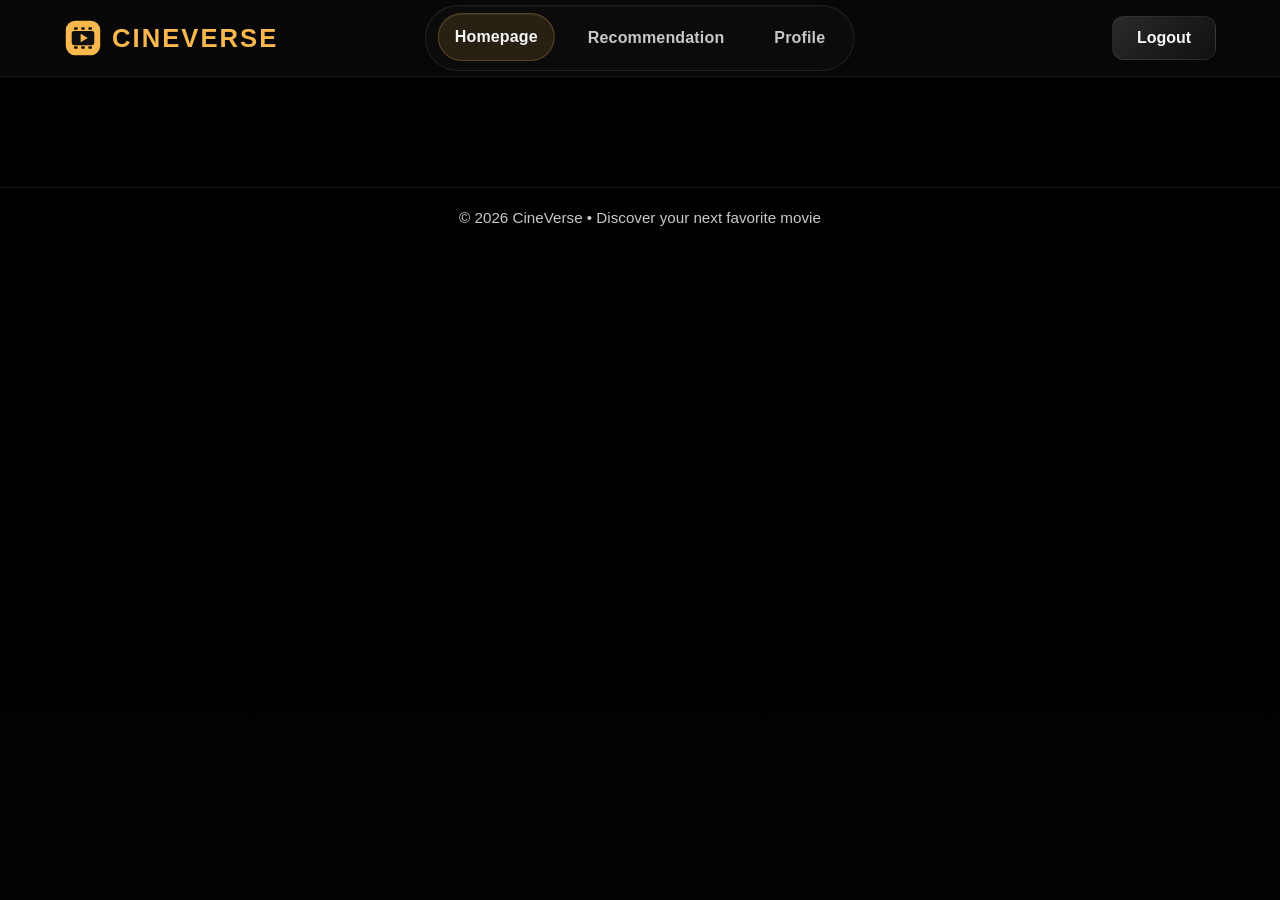
==== commit 35c052ad: "changes" ====
--- a/home.html
+++ b/home.html
@@ -20,20 +20,8 @@
   </header>
 
   <main class="container">
-    <section class="hero">
-      <h1 id="welcomeText">Welcome!</h1>
-      <p>Watch trending movies, new releases, and your favorites all in one place with a smooth, cinematic experience.</p>
-
-      <form id="searchForm" aria-label="Movie search">
-        <input id="searchInput" type="text" placeholder="Search movies by title" />
-        <button id="searchBtn" type="submit">Search</button>
-      </form>
-      <div id="searchMessage" aria-live="polite"></div>
-    </section>
-
     <section class="movies" aria-label="Movie collections">
       <div id="homeMovies" class="homepage-sections" aria-live="polite"></div>
-      <div id="searchResults" class="hidden-panel"></div>
     </section>
   </main>
 
@@ -41,22 +29,10 @@
 
   <script src="js/global.js"></script>
   <script>
-    const loggedUser = localStorage.getItem('loggedInUser') || 'Movie Lover';
-    const welcomeText = document.getElementById('welcomeText');
-    welcomeText.textContent = 'Welcome, ' + loggedUser + '!';
-
-    document.getElementById('logoutBtn').addEventListener('click', function () {
-      localStorage.removeItem('loggedInUser');
-      window.location.href = 'Login.html';
-    });
-
-    const searchForm = document.getElementById('searchForm');
-    const searchInput = document.getElementById('searchInput');
-    const searchMessage = document.getElementById('searchMessage');
-    const searchResults = document.getElementById('searchResults');
     const homeMovies = document.getElementById('homeMovies');
     const movieCacheKey = 'cineverseMovieCache';
     const movieCacheDuration = 1000 * 60 * 60 * 12;
+    const displayedMovieIds = new Set();
 
     function readMovieCache() {
       try {
@@ -71,10 +47,10 @@
       localStorage.setItem(movieCacheKey, JSON.stringify(cache));
     }
 
-    async function fetchMoviesWithCache(query, page) {
+    async function fetchMoviesWithCache(query) {
       const normalizedQuery = (query || '').trim();
       const cache = readMovieCache();
-      const cacheKey = normalizedQuery.toLowerCase() + '|' + (page || 1);
+      const cacheKey = normalizedQuery.toLowerCase() + '|1';
       const cached = cache[cacheKey];
 
       if (cached && Date.now() - cached.time < movieCacheDuration) {
@@ -98,64 +74,6 @@
       }
     }
 
-    function setSearchMessage(text, state) {
-      searchMessage.textContent = text || '';
-      const classes = ['field-status'];
-      if (state === 'success') classes.push('success');
-      if (state === 'error') classes.push('error');
-      searchMessage.className = classes.join(' ');
-    }
-
-    const SEARCH_RESULTS_PER_PAGE = 10;
-    const MAX_SEARCH_RESULTS = 30;
-    let currentQuery = '';
-    let currentPage = 0;
-    let totalResults = 0;
-    let fetchedResults = [];
-    let isSearchRunning = false;
-
-    function getPreferredGenres() {
-      try {
-        const saved = JSON.parse(localStorage.getItem('cineversePreferences') || '[]');
-        if (Array.isArray(saved) && saved.length) {
-          return saved.slice(0, 3);
-        }
-      } catch (error) {
-        console.warn('Unable to read saved preferences.', error);
-      }
-      return ['action', 'sci-fi', 'drama'];
-    }
-
-    function getReviewEntries() {
-      try {
-        const value = JSON.parse(localStorage.getItem('cineverseReviews') || '{}');
-        if (!value || typeof value !== 'object') {
-          return [];
-        }
-
-        const reviews = [];
-        Object.keys(value).forEach(function (movieId) {
-          const list = Array.isArray(value[movieId]) ? value[movieId] : [value[movieId]];
-          list.forEach(function (entry) {
-            if (!entry) return;
-            if (typeof entry === 'string') {
-              reviews.push({ movieId: movieId, text: entry });
-              return;
-            }
-            if (typeof entry === 'object') {
-              const text = entry.text || entry.review || entry.comment || '';
-              if (text) {
-                reviews.push({ movieId: movieId, text: text, user: entry.user || 'Viewer' });
-              }
-            }
-          });
-        });
-        return reviews.reverse();
-      } catch (error) {
-        return [];
-      }
-    }
-
     function addCardClickBehavior(card, movie) {
       card.addEventListener('click', function (event) {
         if (event.target.closest('button')) return;
@@ -166,30 +84,46 @@
     }
 
     async function fetchSectionMovies(section) {
+      if (section.anime) {
+        return (await window.CineVerse.fetchAnimeMovies(1)).slice(0, section.limit);
+      }
+
       const seen = new Map();
       const queries = Array.isArray(section.queries) ? section.queries.slice(0, 2) : [section.query];
 
       for (const query of queries) {
         if (!query) continue;
         try {
-          const result = await fetchMoviesWithCache(query, 1);
+          const result = await fetchMoviesWithCache(query);
           if (result && result.error) {
             continue;
           }
 
           const items = Array.isArray(result && result.Search) ? result.Search : [];
           items.forEach(function (movie) {
-            if (!movie || !movie.imdbID || seen.has(movie.imdbID)) return;
+            if (!window.CineVerse.hasMoviePoster(movie) || !movie.imdbID || seen.has(movie.imdbID)) return;
             seen.set(movie.imdbID, movie);
           });
-
-          if (seen.size >= section.limit) break;
         } catch (error) {
           console.warn('Section fetch failed for:', query, error);
         }
       }
 
-      let movies = Array.from(seen.values()).slice(0, section.limit);
+      let candidates = Array.from(seen.values()).filter(function (movie) {
+        return !displayedMovieIds.has(movie.imdbID);
+      });
+      if (section.sort === 'rating') {
+        candidates.sort(function (a, b) {
+          return Number(b.imdbRating || 0) - Number(a.imdbRating || 0);
+        });
+      } else {
+        for (let index = candidates.length - 1; index > 0; index--) {
+          const randomIndex = Math.floor(Math.random() * (index + 1));
+          [candidates[index], candidates[randomIndex]] = [candidates[randomIndex], candidates[index]];
+        }
+      }
+
+      let movies = candidates.slice(0, section.limit);
 
       if (section.genre) {
         const details = await Promise.all(movies.map(async function (movie) {
@@ -224,6 +158,10 @@
           })
           .slice(0, section.limit);
       }
+
+      movies.forEach(function (movie) {
+        if (movie && movie.imdbID) displayedMovieIds.add(movie.imdbID);
+      });
 
       return movies;
     }
@@ -307,18 +245,21 @@
 
       try {
         const movies = await fetchSectionMovies(section);
+        if (movies.length < 5) {
+          sectionEl.remove();
+          return;
+        }
+
         sectionEl.innerHTML = '';
         sectionEl.appendChild(createSectionMarkup(section, movies));
       } catch (error) {
         console.error('Failed to load section:', section.title, error);
-        sectionEl.innerHTML = '';
-        sectionEl.appendChild(createSectionMarkup(section, []));
+        sectionEl.remove();
       }
     }
 
     async function loadMovieHomepage() {
       homeMovies.innerHTML = '';
-      const preferredGenres = getPreferredGenres();
       const sectionDefinitions = [
         { title: 'Trending Now', queries: ['batman', 'avengers'], limit: 10 },
         { title: 'Popular Movies', queries: ['top gun', 'matrix'], limit: 10 },
@@ -329,121 +270,14 @@
         { title: 'Comedy Movies', queries: ['ghostbusters', 'comedy movie'], limit: 10, genre: 'Comedy' },
         { title: 'Horror Movies', queries: ['scream', 'horror movie'], limit: 10, genre: 'Horror' },
         { title: 'Sci-Fi Movies', queries: ['matrix', 'dune'], limit: 10, genre: 'Sci-Fi' },
-        { title: 'Romance Movies', queries: ['the notebook', 'romance movie'], limit: 10, genre: 'Romance' },
-        { title: 'Because You Like...', queries: preferredGenres.slice(0, 2).map(function (genre) { return genre + ' movie'; }), limit: 10 }
+        { title: 'Anime Movies', limit: 10, anime: true },
+        { title: 'Romance Movies', queries: ['the notebook', 'romance movie'], limit: 10, genre: 'Romance' }
       ];
 
       for (const section of sectionDefinitions) {
         await renderMovieSection(section);
       }
     }
-
-    async function performSearchPage(query, page) {
-      if (!query) return null;
-      if (isSearchRunning) return null;
-      isSearchRunning = true;
-
-      try {
-        const result = await window.CineVerse.searchMovies(query);
-        return {
-          Response: result && !result.error ? 'True' : 'False',
-          Search: result.Search || [],
-          totalResults: Number(result.totalResults || 0),
-          Error: result && result.error ? result.error : null
-        };
-      } catch (error) {
-        console.error(error);
-        setSearchMessage('Search failed. Please try again later.', 'error');
-        return null;
-      } finally {
-        isSearchRunning = false;
-      }
-    }
-
-    async function startSearch(query) {
-      query = (query || '').trim().replace(/\s+/g, ' ');
-      if (!query) {
-        setSearchMessage('Please enter a search term.', 'error');
-        return;
-      }
-
-      currentQuery = query;
-      currentPage = 0;
-      totalResults = 0;
-      fetchedResults = [];
-      searchResults.innerHTML = '';
-      searchResults.classList.add('hidden-panel');
-      setSearchMessage('Searching...');
-      await loadNextPage();
-    }
-
-    async function loadNextPage() {
-      if (!currentQuery) return;
-      if (fetchedResults.length >= MAX_SEARCH_RESULTS) return;
-
-      const nextPage = currentPage + 1;
-      const json = await performSearchPage(currentQuery, nextPage);
-      if (!json) return;
-
-      if (json.Response === 'False') {
-        setSearchMessage(json.Error || 'No movies found.', 'error');
-        return;
-      }
-
-      totalResults = parseInt(json.totalResults) || 0;
-      currentPage = nextPage;
-      const items = json.Search || [];
-
-      for (const item of items) {
-        if (fetchedResults.length >= MAX_SEARCH_RESULTS) break;
-        fetchedResults.push(item);
-      }
-
-      homeMovies.classList.add('hidden-panel');
-      searchResults.classList.remove('hidden-panel');
-      searchResults.innerHTML = '';
-
-      for (let i = 0; i < fetchedResults.length; i++) {
-        const card = window.CineVerse.createMovieCard(fetchedResults[i]);
-        addCardClickBehavior(card, fetchedResults[i]);
-        searchResults.appendChild(card);
-      }
-
-      const pagesAvailable = Math.ceil(totalResults / SEARCH_RESULTS_PER_PAGE);
-      const nextPageExists = currentPage < pagesAvailable && fetchedResults.length < MAX_SEARCH_RESULTS;
-      const existingBtn = document.getElementById('loadMoreBtn');
-      if (existingBtn) existingBtn.remove();
-
-      if (nextPageExists) {
-        const loadMore = document.createElement('button');
-        loadMore.id = 'loadMoreBtn';
-        loadMore.textContent = 'Load More';
-        loadMore.className = 'btn btn-secondary load-more-btn';
-        loadMore.addEventListener('click', async function () {
-          loadMore.disabled = true;
-          await loadNextPage();
-          loadMore.disabled = false;
-        });
-        searchResults.parentNode.insertBefore(loadMore, searchResults.nextSibling);
-      }
-
-      setSearchMessage('Showing ' + fetchedResults.length + ' of ' + Math.min(totalResults, MAX_SEARCH_RESULTS) + ' results.');
-    }
-
-    searchForm.addEventListener('submit', function (event) {
-      event.preventDefault();
-      startSearch(searchInput.value);
-    });
-
-    searchInput.addEventListener('input', function () {
-      if (!searchInput.value.trim()) {
-        homeMovies.classList.remove('hidden-panel');
-        searchResults.classList.add('hidden-panel');
-        const existingBtn = document.getElementById('loadMoreBtn');
-        if (existingBtn) existingBtn.remove();
-        setSearchMessage('');
-      }
-    });
 
     loadMovieHomepage();
   </script>
--- a/css/global.css
+++ b/css/global.css
@@ -93,42 +93,71 @@
   z-index: 20;
   display: flex;
   align-items: center;
-  justify-content: space-between;
+  justify-content: flex-start;
   gap: 18px;
-  padding: 18px 5%;
-  background: rgba(6, 6, 6, 0.96);
+  padding: 16px 5%;
+  background: rgba(8, 8, 8, 0.88);
   border-bottom: 1px solid var(--border);
-  backdrop-filter: blur(8px);
+  backdrop-filter: blur(12px);
+  box-shadow: 0 10px 30px rgba(0, 0, 0, 0.18);
 }
 
 .brand {
-  flex: 1;
+  flex: 0 0 auto;
   display: flex;
   align-items: center;
   justify-content: flex-start;
+  min-width: 0;
 }
 
 .site-nav {
-  flex: 1;
+  flex: 0 1 auto;
+  display: flex;
+  align-items: center;
+  justify-content: flex-start;
+  gap: 12px;
+  flex-wrap: wrap;
+  padding: 8px 12px;
+  border: 1px solid var(--border);
+  border-radius: 999px;
+  background: rgba(255, 255, 255, 0.02);
+  box-shadow: inset 0 1px 0 rgba(255, 255, 255, 0.04);
+}
+
+@media (min-width: 821px) {
+  .site-nav {
+    position: absolute;
+    left: 50%;
+    transform: translateX(-50%);
+  }
+}
+
+#logoutBtn {
+  flex: 0 0 auto;
   display: flex;
   align-items: center;
   justify-content: center;
-  gap: 16px;
-  flex-wrap: wrap;
-}
-
-#logoutBtn {
-  flex: 1;
-  display: flex;
-  align-items: center;
-  justify-content: flex-end;
+  width: 104px;
+  min-width: 104px;
+  height: 44px;
+  min-height: 44px;
+  padding: 0 12px;
+  margin-left: auto;
 }
 
 .brand {
   font-size: clamp(1.5rem, 2vw, 2rem);
   font-weight: 800;
-  letter-spacing: 0.04em;
+  letter-spacing: 0.08em;
   color: var(--accent);
+  text-transform: uppercase;
+  gap: 10px;
+}
+
+.brand img {
+  width: 38px;
+  height: 38px;
+  flex: 0 0 auto;
 }
 
 .auth-page {
@@ -149,15 +178,20 @@
   display: inline-flex;
   align-items: center;
   justify-content: center;
-  padding: 8px 14px;
+  gap: 10px;
+  padding: 0;
   margin-bottom: 20px;
-  border: 1px solid var(--border);
-  border-radius: 999px;
-  background: rgba(12, 12, 12, 0.9);
   color: var(--accent);
-  font-size: 1.1rem;
+  font-size: clamp(1.5rem, 2vw, 2rem);
   font-weight: 800;
-  letter-spacing: 0.04em;
+  letter-spacing: 0.08em;
+  text-transform: uppercase;
+}
+
+.auth-brand img {
+  width: 38px;
+  height: 38px;
+  flex: 0 0 auto;
 }
 
 .auth-card {
@@ -171,6 +205,29 @@
 
 .auth-card.wide {
   width: min(460px, 100%);
+}
+
+.demo-account {
+  width: min(420px, 100%);
+  margin: 16px auto 0;
+  padding: 14px 0;
+  border-top: 1px solid var(--border);
+  color: var(--text-secondary);
+}
+
+.demo-account h2 {
+  margin: 0 0 6px;
+  color: var(--text-primary);
+  font-size: 1.05rem;
+}
+
+.demo-account p {
+  margin: 4px 0;
+}
+
+.demo-account code {
+  color: var(--accent);
+  font-family: Consolas, "Courier New", monospace;
 }
 
 .auth-title {
@@ -290,15 +347,26 @@
 }
 
 .nav-link {
-  color: var(--text-secondary);
-  font-weight: 600;
-  transition: color var(--transition), opacity var(--transition);
+  display: inline-flex;
+  align-items: center;
+  justify-content: center;
+  padding: 10px 16px;
+  border-radius: 999px;
+  color: var(--text-secondary);
+  font-weight: 700;
+  letter-spacing: 0.01em;
+  transition: color var(--transition), background var(--transition), transform var(--transition), border-color var(--transition), box-shadow var(--transition);
+  border: 1px solid transparent;
 }
 
 .nav-link:hover,
 .nav-link:focus,
 .nav-link.active {
   color: var(--text-primary);
+  background: rgba(248, 184, 78, 0.12);
+  border-color: rgba(248, 184, 78, 0.24);
+  box-shadow: inset 0 1px 0 rgba(255, 255, 255, 0.06);
+  transform: translateY(-1px);
 }
 
 .btn {
@@ -335,6 +403,41 @@
   background: linear-gradient(135deg, #2a2a2a, #101010);
   color: var(--text-primary);
   border-color: var(--border);
+}
+
+.logout-confirm-dialog {
+  width: min(440px, calc(100% - 32px));
+  padding: 0;
+  border: 1px solid var(--border-strong);
+  border-radius: 12px;
+  background: #101010;
+  color: var(--text-primary);
+  box-shadow: 0 24px 70px rgba(0, 0, 0, 0.65);
+}
+
+.logout-confirm-dialog::backdrop {
+  background: rgba(0, 0, 0, 0.76);
+  backdrop-filter: blur(3px);
+}
+
+.logout-confirm-content {
+  padding: 24px;
+}
+
+.logout-confirm-content h2 {
+  margin: 0 0 10px;
+  font-size: 1.35rem;
+}
+
+.logout-confirm-content p {
+  margin: 0 0 22px;
+  color: var(--text-secondary);
+}
+
+.logout-confirm-actions {
+  display: flex;
+  justify-content: flex-end;
+  gap: 10px;
 }
 
 .btn-outline {
@@ -370,86 +473,8 @@
 .recommendation-card,
 .auth-card,
 .auth-brand,
-#searchForm,
 .genre-btn {
   background-clip: padding-box;
-}
-
-.hero h1,
-.hero p,
-#searchForm,
-#searchMessage {
-  position: relative;
-  z-index: 1;
-}
-
-.hero-title,
-.hero h1 {
-  margin: 0 0 12px;
-  font-size: clamp(2.3rem, 5vw, 4rem);
-  line-height: 1.1;
-  letter-spacing: -0.05em;
-}
-
-.hero-description,
-.hero p {
-  margin: 0;
-  max-width: 720px;
-  color: var(--text-secondary);
-  font-size: 1.08rem;
-  line-height: 1.7;
-}
-
-#searchForm {
-  margin-top: 22px;
-  display: flex;
-  align-items: center;
-  gap: 10px;
-  max-width: 720px;
-  background: rgba(8, 8, 8, 0.8);
-  border: 1px solid var(--border);
-  border-radius: 18px;
-  padding: 8px 10px 8px 14px;
-  box-shadow: 0 10px 28px rgba(0, 0, 0, 0.18);
-}
-
-#searchInput {
-  flex: 1;
-  min-width: 0;
-  background: transparent;
-  border: none;
-  outline: none;
-  color: var(--text-primary);
-  font-size: 1rem;
-  padding: 12px 10px;
-}
-
-#searchInput::placeholder {
-  color: #7f95b3;
-}
-
-#searchBtn {
-  background: linear-gradient(135deg, #2d2d2d, #121212);
-  color: var(--text-primary);
-  border: 1px solid var(--border);
-  border-radius: 12px;
-  padding: 12px 22px;
-  font-weight: 700;
-  cursor: pointer;
-  transition: transform var(--transition), filter var(--transition);
-}
-
-#searchBtn:hover,
-#searchBtn:focus {
-  transform: translateY(-1px);
-  filter: brightness(1.06);
-}
-
-#searchMessage {
-  min-height: 22px;
-  margin-top: 12px;
-  color: #a7b4c8;
-  font-size: 0.95rem;
 }
 
 .movies,
@@ -509,18 +534,6 @@
   font-weight: 700;
   text-transform: uppercase;
   letter-spacing: 0.08em;
-}
-
-#homeMovies,
-#searchResults,
-.movie-grid,
-.review-grid,
-.recommendation-grid,
-.watchlist-grid,
-.recommendations grid;
-  grid-template-columns: repeat(auto-fit, minmax(210px, 1fr));
-  gap: 20px;
-  width: 100%;
 }
 
 .movie-section {
@@ -615,19 +628,16 @@
   background: #111111;
 }
 
-.movie-info,
 .card-content {
   padding: 16px 16px 18px;
 }
 
-.movie-info h3,
 .card-title {
   margin: 0 0 8px;
   font-size: 1.15rem;
   line-height: 1.3;
 }
 
-.movie-info p,
 .card-meta {
   margin: 0;
   color: var(--text-secondary);
@@ -635,58 +645,24 @@
   font-size: 0.95rem;
 }
 
-.review-card {
-  background: linear-gradient(180deg, rgba(18, 18, 18, 0.94), rgba(8, 8, 8, 0.96));
-  border: 1px solid var(--border);
-  border-radius: 20px;
-  padding: 22px;
-  box-shadow: 0 18px 36px rgba(0, 0, 0, 0.2);
-}
-
-.review-grid {
-  display: grid;
-  grid-template-columns: repeat(auto-fit, minmax(220px, 1fr));
-  gap: 20px;
-}
-
-.review-header {
-  display: flex;
-  justify-content: space-between;
-  align-items: center;
-  margin-bottom: 12px;
-}
-
-.review-user {
-  font-weight: 700;
-  color: var(--text-primary);
-}
-
-.stars {
-  color: var(--accent);
-  letter-spacing: 2px;
-  font-size: 1.15rem;
-}
-
-.review-card p {
-  margin: 0;
-  color: var(--text-secondary);
-  line-height: 1.7;
-}
-
 .profile-head {
   display: grid;
-  grid-template-columns: 300px 1fr;
-  gap: 24px;
-  align-items: start;
+  grid-template-columns: minmax(260px, 320px) minmax(0, 1fr);
+  gap: 0;
+  align-items: stretch;
+  width: 100%;
+  max-width: 1200px;
+  margin: 0 auto;
 }
 
 .profile-card,
 .settings-card {
   background: linear-gradient(180deg, rgba(18, 18, 18, 0.96), rgba(8, 8, 8, 0.98));
   border: 1px solid var(--border);
-  border-radius: 22px;
-  box-shadow: 0 18px 36px rgba(0, 0, 0, 0.28);
+  border-radius: 0;
+  box-shadow: none;
   overflow: hidden;
+  height: 100%;
 }
 
 .profile-card {
@@ -813,6 +789,12 @@
   color: #fca5a5;
 }
 
+.genres {
+  display: flex;
+  flex-wrap: wrap;
+  gap: 16px;
+}
+
 .genre-btn {
   background: rgba(18, 18, 18, 0.9);
   color: var(--text-primary);
@@ -839,6 +821,53 @@
   font-size: 0.98rem;
 }
 
+.pagination {
+  display: flex;
+  align-items: center;
+  justify-content: center;
+  gap: 12px;
+  flex-wrap: wrap;
+  margin-top: 24px;
+  margin-bottom: 16px;
+}
+
+.page-number-group {
+  display: flex;
+  align-items: center;
+  justify-content: center;
+  gap: 8px;
+  flex-wrap: wrap;
+}
+
+.page-btn,
+.page-number-btn {
+  min-height: 40px;
+  padding: 0.6rem 0.9rem;
+  border: 1px solid var(--border);
+  border-radius: 10px;
+  background: rgba(255, 255, 255, 0.03);
+  color: var(--text-primary);
+  font-weight: 700;
+  cursor: pointer;
+  transition: transform 0.2s ease, border-color 0.2s ease, background 0.2s ease;
+}
+
+.page-btn:hover:not(:disabled),
+.page-number-btn:hover:not(.active) {
+  transform: translateY(-1px);
+  border-color: var(--border-strong);
+}
+
+.page-btn:disabled {
+  opacity: 0.45;
+  cursor: not-allowed;
+}
+
+.page-number-btn.active {
+  background: linear-gradient(135deg, rgba(255, 255, 255, 0.08), rgba(255, 255, 255, 0.02));
+  border-color: rgba(255, 255, 255, 0.16);
+}
+
 .recommendation-card {
   background: linear-gradient(180deg, rgba(18, 18, 18, 0.96), rgba(8, 8, 8, 0.98));
   border: 1px solid var(--border);
@@ -900,47 +929,6 @@
   font-size: 1.08rem;
 }
 
-.hero-buttons {
-  display: flex;
-  flex-wrap: wrap;
-  gap: 12px;
-  margin-top: 22px;
-}
-
-.movie-grid,
-.review-grid,
-.recommendation-grid,
-.watchlist-grid {
-  display: grid;
-  grid-template-columns: repeat(auto-fit, minmax(220px, 1fr));
-  gap: 20px;
-}
-
-.movie-card {
-  display: flex;
-  flex-direction: column;
-  background: linear-gradient(180deg, rgba(18, 18, 18, 0.96), rgba(8, 8, 8, 0.98));
-  border: 1px solid var(--border);
-  border-radius: 22px;
-  overflow: hidden;
-  box-shadow: 0 18px 36px rgba(0, 0, 0, 0.22);
-  transition: transform 0.25s ease, border-color 0.25s ease, box-shadow 0.25s ease;
-}
-
-.movie-card:hover {
-  transform: translateY(-4px);
-  border-color: rgba(255, 255, 255, 0.12);
-  box-shadow: 0 24px 40px rgba(0, 0, 0, 0.3);
-}
-
-.movie-card img {
-  width: 100%;
-  height: 280px;
-  object-fit: cover;
-  display: block;
-  background: #111111;
-}
-
 .movie-card-content {
   display: flex;
   flex: 1;
@@ -978,46 +966,6 @@
 .review-actions .btn {
   width: 100%;
   margin-top: 4px;
-}
-
-.search-container {
-  display: flex;
-  align-items: center;
-  gap: 10px;
-  max-width: 720px;
-  background: rgba(10, 10, 10, 0.8);
-  border: 1px solid var(--border);
-  border-radius: 18px;
-  padding: 8px 10px 8px 14px;
-}
-
-.search-input {
-  flex: 1;
-  min-width: 0;
-  border: none;
-  outline: none;
-  background: transparent;
-  color: var(--text-primary);
-  font-size: 1rem;
-  padding: 12px 10px;
-}
-
-.search-input::placeholder {
-  color: var(--text-muted);
-}
-
-.search-button {
-  border: 1px solid var(--border);
-  background: linear-gradient(135deg, #2d2d2d, #121212);
-  color: var(--text-primary);
-  border-radius: 12px;
-  padding: 12px 20px;
-  font-weight: 700;
-  cursor: pointer;
-}
-
-.search-results {
-  margin-top: 18px;
 }
 
 .form-group {
@@ -1184,6 +1132,8 @@
   }
 
   .site-nav {
+    position: static;
+    transform: none;
     width: 100%;
     justify-content: center;
   }
@@ -1208,18 +1158,18 @@
     width: 92%;
   }
 
-  .hero-buttons,
   .site-nav {
-    flex-direction: column;
-    align-items: stretch;
-  }
-
-  .movie-grid,
-  .movie-row,
-  .review-grid,
-  .recommendation-grid,
-  .watchlist-grid {
-    grid-template-columns: 1fr;
+    flex-direction: row;
+    align-items: center;
+    gap: 4px;
+    padding: 6px;
+    border-radius: 16px;
+  }
+
+  .nav-link {
+    padding: 8px 7px;
+    font-size: 0.85rem;
+    white-space: nowrap;
   }
 
   .movie-row-shell {
@@ -1242,15 +1192,6 @@
     font-size: 1.4rem;
   }
 
-  .search-container {
-    flex-direction: column;
-    align-items: stretch;
-    padding: 10px;
-  }
-
-  .search-button {
-    width: 100%;
-  }
 }
 
 @media (max-width: 420px) {
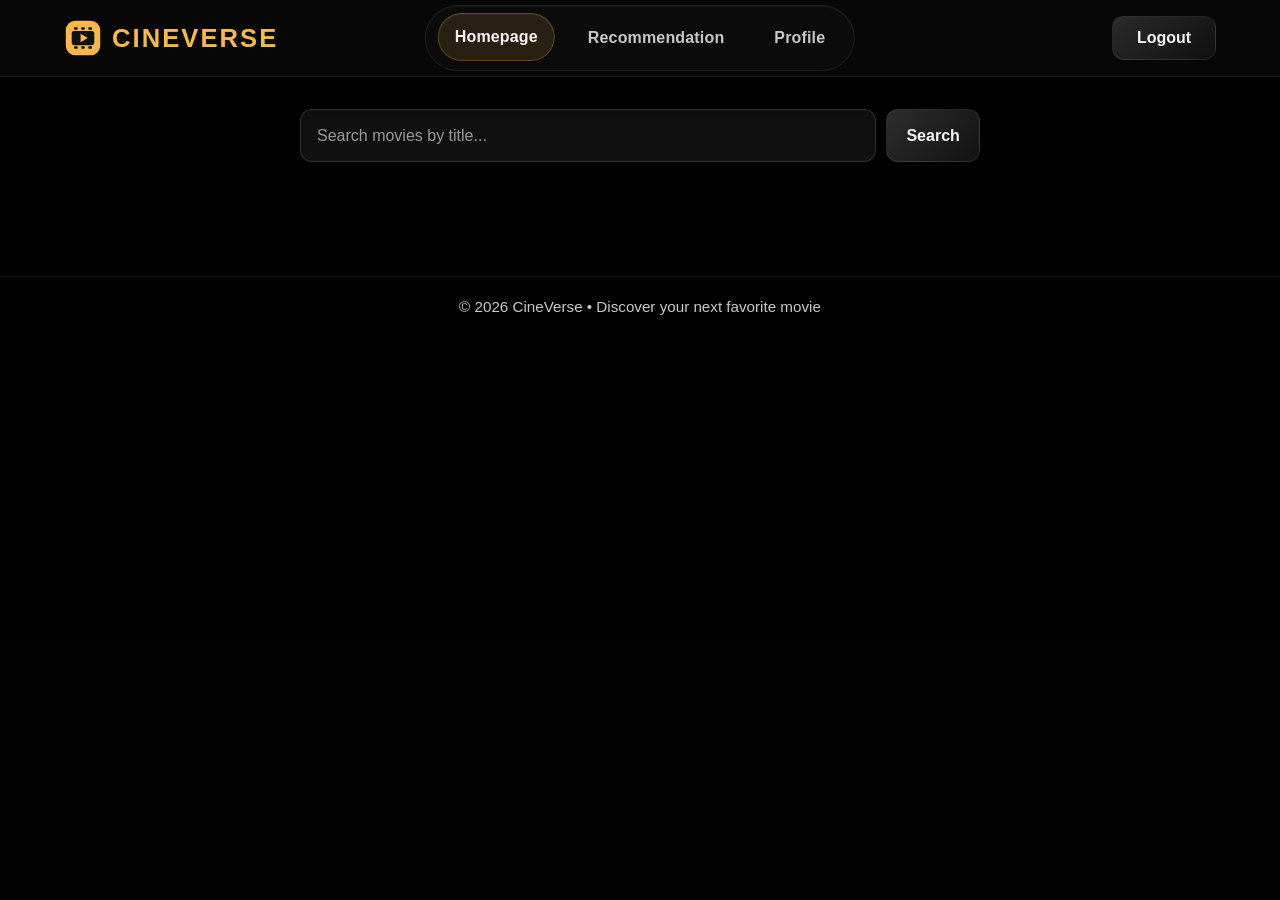
==== commit 5bbd632f: "search option" ====
--- a/home.html
+++ b/home.html
@@ -20,6 +20,12 @@
   </header>
 
   <main class="container">
+    <form id="movieSearchForm" class="movie-search" role="search">
+      <label class="visually-hidden" for="movieSearchInput">Search movies</label>
+      <input id="movieSearchInput" name="query" type="search" placeholder="Search movies by title..." autocomplete="off" required>
+      <button class="btn btn-primary" type="submit">Search</button>
+    </form>
+    <div id="searchResults" class="homepage-sections" aria-live="polite"></div>
     <section class="movies" aria-label="Movie collections">
       <div id="homeMovies" class="homepage-sections" aria-live="polite"></div>
     </section>
@@ -30,6 +36,9 @@
   <script src="js/global.js"></script>
   <script>
     const homeMovies = document.getElementById('homeMovies');
+    const searchForm = document.getElementById('movieSearchForm');
+    const searchInput = document.getElementById('movieSearchInput');
+    const searchResults = document.getElementById('searchResults');
     const movieCacheKey = 'cineverseMovieCache';
     const movieCacheDuration = 1000 * 60 * 60 * 12;
     const displayedMovieIds = new Set();
@@ -257,6 +266,38 @@
         sectionEl.remove();
       }
     }
+
+    searchForm.addEventListener('submit', async function (event) {
+      event.preventDefault();
+      const query = searchInput.value.trim();
+      if (!query) return;
+
+      const submitButton = searchForm.querySelector('button[type="submit"]');
+      submitButton.disabled = true;
+      submitButton.textContent = 'Searching...';
+      searchResults.innerHTML = '<p class="section-loading">Searching movies...</p>';
+
+      try {
+        const result = await fetchMoviesWithCache(query);
+        if (result.error) {
+          searchResults.innerHTML = '<p class="empty-state">' + result.error + '</p>';
+          return;
+        }
+
+        const movies = (result.Search || []).filter(function (movie) {
+          return window.CineVerse.hasMoviePoster(movie) && movie.imdbID;
+        });
+        const title = document.createElement('span');
+        title.textContent = query;
+        searchResults.innerHTML = '';
+        searchResults.appendChild(createSectionMarkup({ title: 'Search results for "' + title.textContent + '"' }, movies.slice(0, 10)));
+      } catch (error) {
+        searchResults.innerHTML = '<p class="empty-state">Search is unavailable right now. Please try again.</p>';
+      } finally {
+        submitButton.disabled = false;
+        submitButton.textContent = 'Search';
+      }
+    });
 
     async function loadMovieHomepage() {
       homeMovies.innerHTML = '';
--- a/css/global.css
+++ b/css/global.css
@@ -312,10 +312,6 @@
   color: var(--danger);
 }
 
-.hidden-panel {
-  display: none !important;
-}
-
 .empty-state {
   padding: 20px;
   color: var(--text-secondary);
@@ -405,45 +401,39 @@
   border-color: var(--border);
 }
 
-.logout-confirm-dialog {
+.site-dialog {
   width: min(440px, calc(100% - 32px));
   padding: 0;
   border: 1px solid var(--border-strong);
-  border-radius: 12px;
-  background: #101010;
+  border-radius: var(--radius-sm);
+  background: linear-gradient(180deg, #171717, #0b0b0b);
   color: var(--text-primary);
   box-shadow: 0 24px 70px rgba(0, 0, 0, 0.65);
 }
 
-.logout-confirm-dialog::backdrop {
+.site-dialog::backdrop {
   background: rgba(0, 0, 0, 0.76);
-  backdrop-filter: blur(3px);
-}
-
-.logout-confirm-content {
+  backdrop-filter: blur(4px);
+}
+
+.site-dialog-content {
   padding: 24px;
 }
 
-.logout-confirm-content h2 {
+.site-dialog-content h2 {
   margin: 0 0 10px;
   font-size: 1.35rem;
 }
 
-.logout-confirm-content p {
+.site-dialog-content p {
   margin: 0 0 22px;
   color: var(--text-secondary);
 }
 
-.logout-confirm-actions {
+.site-dialog-actions {
   display: flex;
   justify-content: flex-end;
   gap: 10px;
-}
-
-.btn-outline {
-  background: transparent;
-  color: var(--text-primary);
-  border-color: var(--border-strong);
 }
 
 .hero {
@@ -468,7 +458,6 @@
 .hero,
 .movie-card,
 .review-card,
-.profile-card,
 .settings-card,
 .recommendation-card,
 .auth-card,
@@ -480,6 +469,46 @@
 .movies,
 .recommendations {
   margin-top: 30px;
+}
+
+.movie-search {
+  display: flex;
+  gap: 10px;
+  width: min(680px, 100%);
+  margin: 8px auto 28px;
+}
+
+.movie-search input {
+  flex: 1;
+  min-width: 0;
+  min-height: 48px;
+  padding: 0 16px;
+  border: 1px solid var(--border-strong);
+  border-radius: var(--radius-sm);
+  background: var(--panel);
+  color: var(--text-primary);
+}
+
+.movie-search input:focus {
+  outline: 2px solid rgba(248, 184, 78, 0.55);
+  outline-offset: 2px;
+}
+
+.movie-search button:disabled {
+  cursor: wait;
+  opacity: 0.65;
+}
+
+.visually-hidden {
+  position: absolute;
+  width: 1px;
+  height: 1px;
+  padding: 0;
+  margin: -1px;
+  overflow: hidden;
+  clip: rect(0, 0, 0, 0);
+  white-space: nowrap;
+  border: 0;
 }
 
 .recommendations {
@@ -647,15 +676,13 @@
 
 .profile-head {
   display: grid;
-  grid-template-columns: minmax(260px, 320px) minmax(0, 1fr);
-  gap: 0;
+  grid-template-columns: minmax(0, 1fr);
   align-items: stretch;
-  width: 100%;
-  max-width: 1200px;
+  width: 92%;
+  max-width: 1000px;
   margin: 0 auto;
 }
 
-.profile-card,
 .settings-card {
   background: linear-gradient(180deg, rgba(18, 18, 18, 0.96), rgba(8, 8, 8, 0.98));
   border: 1px solid var(--border);
@@ -665,12 +692,6 @@
   height: 100%;
 }
 
-.profile-card {
-  padding: 26px 22px;
-  text-align: center;
-}
-
-.profile-card h2,
 .settings-card h2 {
   margin: 0 0 18px;
   font-size: clamp(1.6rem, 3vw, 2rem);
@@ -694,26 +715,113 @@
   object-fit: cover;
 }
 
-.profile-details {
+.profile-editor-identity {
+  display: flex;
+  align-items: center;
+  gap: 22px;
+  padding-bottom: 24px;
+  margin-bottom: 26px;
+  border-bottom: 1px solid var(--border);
+}
+
+.profile-editor-identity .profile-badge {
+  width: 112px;
+  height: 112px;
+  flex: 0 0 112px;
   margin: 0;
-  padding: 0;
-  color: var(--text-secondary);
-  line-height: 1.8;
-  font-size: 0.98rem;
-}
-
-.profile-details dt {
-  font-weight: 700;
-  color: var(--text-primary);
-}
-
-.profile-details dd {
-  margin: 0 0 12px;
-  padding: 0;
+}
+
+.profile-editor-label {
+  margin: 0 0 6px;
+  color: var(--accent);
+  font-size: 0.75rem;
+  font-weight: 800;
+  text-transform: uppercase;
+}
+
+.profile-editor-username {
+  margin: 0;
+  color: var(--text-primary);
+  font-size: 1.5rem;
+  font-weight: 750;
+  line-height: 1.2;
+}
+
+.profile-editor-note {
+  margin: 6px 0 0;
+  color: var(--text-secondary);
 }
 
 .settings-card {
   padding: 26px 24px;
+}
+
+.profile-watchlist {
+  width: min(1200px, 92%);
+  margin: 42px auto 64px;
+}
+
+.profile-watchlist-header {
+  display: flex;
+  align-items: flex-end;
+  justify-content: space-between;
+  gap: 16px;
+  padding-bottom: 18px;
+  margin-bottom: 20px;
+  border-bottom: 1px solid var(--border);
+}
+
+.profile-watchlist-kicker {
+  margin: 0 0 6px;
+  color: var(--accent);
+  font-size: 0.75rem;
+  font-weight: 800;
+  text-transform: uppercase;
+}
+
+.profile-watchlist-header h2 {
+  margin: 0;
+  font-size: clamp(1.6rem, 3vw, 2rem);
+}
+
+.profile-watchlist-count {
+  flex: 0 0 auto;
+  padding: 6px 10px;
+  border: 1px solid var(--border);
+  border-radius: 999px;
+  color: var(--text-secondary);
+  font-size: 0.85rem;
+}
+
+.profile-watchlist-grid {
+  display: grid;
+  grid-template-columns: repeat(auto-fill, minmax(170px, 1fr));
+  gap: 18px;
+}
+
+.profile-wishlist-link {
+  display: block;
+  min-width: 0;
+  color: inherit;
+}
+
+.profile-wishlist-link:focus-visible {
+  outline: 2px solid var(--accent);
+  outline-offset: 4px;
+  border-radius: 8px;
+}
+
+.profile-wishlist-empty {
+  grid-column: 1 / -1;
+  margin: 0;
+  padding: 24px 0;
+  border-bottom: 1px solid var(--border);
+  color: var(--text-secondary);
+}
+
+.profile-wishlist-empty a {
+  color: var(--accent);
+  font-weight: 700;
 }
 
 .settings-card fieldset {
@@ -911,24 +1019,6 @@
   font-size: 0.95rem;
 }
 
-.hero-content {
-  position: relative;
-  z-index: 1;
-}
-
-.hero-title {
-  margin: 0 0 12px;
-  font-size: clamp(2.3rem, 5vw, 4rem);
-  letter-spacing: -0.05em;
-}
-
-.hero-description {
-  margin: 0;
-  max-width: 720px;
-  color: var(--text-secondary);
-  font-size: 1.08rem;
-}
-
 .movie-card-content {
   display: flex;
   flex: 1;
@@ -954,29 +1044,6 @@
   margin: 0;
   color: var(--accent);
   font-weight: 700;
-}
-
-.review-actions {
-  display: flex;
-  justify-content: flex-end;
-  gap: 8px;
-  margin-top: auto;
-}
-
-.review-actions .btn {
-  width: 100%;
-  margin-top: 4px;
-}
-
-.form-group {
-  margin-bottom: 18px;
-}
-
-.label {
-  display: block;
-  margin-bottom: 8px;
-  color: var(--text-secondary);
-  font-weight: 600;
 }
 
 input[type="text"],
@@ -1004,19 +1071,11 @@
   min-height: 120px;
 }
 
-.form-card,
-.review-card,
-.watchlist-card,
-.profile-card,
-.profile-section {
+.review-card {
   background: linear-gradient(180deg, rgba(18, 18, 18, 0.96), rgba(8, 8, 8, 0.98));
   border: 1px solid var(--border);
   border-radius: 20px;
   box-shadow: 0 18px 36px rgba(0, 0, 0, 0.2);
-}
-
-.review-card {
-  padding: 20px;
 }
 
 .review-header {
@@ -1041,13 +1100,6 @@
   margin: 0;
   color: var(--text-secondary);
   line-height: 1.7;
-}
-
-.review-actions {
-  display: flex;
-  justify-content: flex-end;
-  gap: 8px;
-  margin-top: 14px;
 }
 
 .genre-btn {
@@ -1065,56 +1117,11 @@
   border-color: var(--border-strong);
 }
 
-.watchlist-card {
-  padding: 14px;
-}
-
-.empty-state,
-.loading,
-.error-message {
+.empty-state {
   padding: 24px 18px;
   border: 1px solid var(--border);
   border-radius: 16px;
   background: rgba(255, 255, 255, 0.02);
-  color: var(--text-secondary);
-}
-
-.error-message {
-  color: #fca5a5;
-}
-
-.profile-header {
-  display: flex;
-  align-items: center;
-  gap: 20px;
-  flex-wrap: wrap;
-  margin-bottom: 22px;
-}
-
-.profile-avatar {
-  width: 120px;
-  height: 120px;
-  border-radius: 50%;
-  object-fit: cover;
-  border: 1px solid var(--border);
-  background: #121212;
-}
-
-.profile-stats {
-  display: flex;
-  flex-wrap: wrap;
-  gap: 12px;
-  margin-top: 10px;
-}
-
-.profile-stat {
-  display: inline-flex;
-  align-items: center;
-  gap: 8px;
-  padding: 8px 12px;
-  border-radius: 999px;
-  background: rgba(255, 255, 255, 0.03);
-  border: 1px solid var(--border);
   color: var(--text-secondary);
 }
 
@@ -1131,6 +1138,16 @@
     padding: 16px 20px;
   }
 
+  .profile-head {
+    grid-template-columns: minmax(0, 1fr);
+    width: min(1200px, 92%);
+    gap: 16px;
+  }
+
+  .settings-card {
+    height: auto;
+  }
+
   .site-nav {
     position: static;
     transform: none;
@@ -1138,12 +1155,6 @@
     justify-content: center;
   }
 
-  .nav-toggle {
-    display: inline-flex;
-    align-items: center;
-    justify-content: center;
-  }
-
   .site-nav.collapsed {
     display: none;
   }
@@ -1156,6 +1167,33 @@
 @media (max-width: 620px) {
   .container {
     width: 92%;
+  }
+
+  .movie-search {
+    align-items: stretch;
+  }
+
+  .movie-search button {
+    padding: 0 14px;
+  }
+
+  .profile-watchlist-header {
+    align-items: center;
+  }
+
+  .profile-editor-identity {
+    gap: 14px;
+  }
+
+  .profile-editor-identity .profile-badge {
+    width: 88px;
+    height: 88px;
+    flex-basis: 88px;
+  }
+
+  .profile-watchlist-grid {
+    grid-template-columns: repeat(2, minmax(0, 1fr));
+    gap: 12px;
   }
 
   .site-nav {
